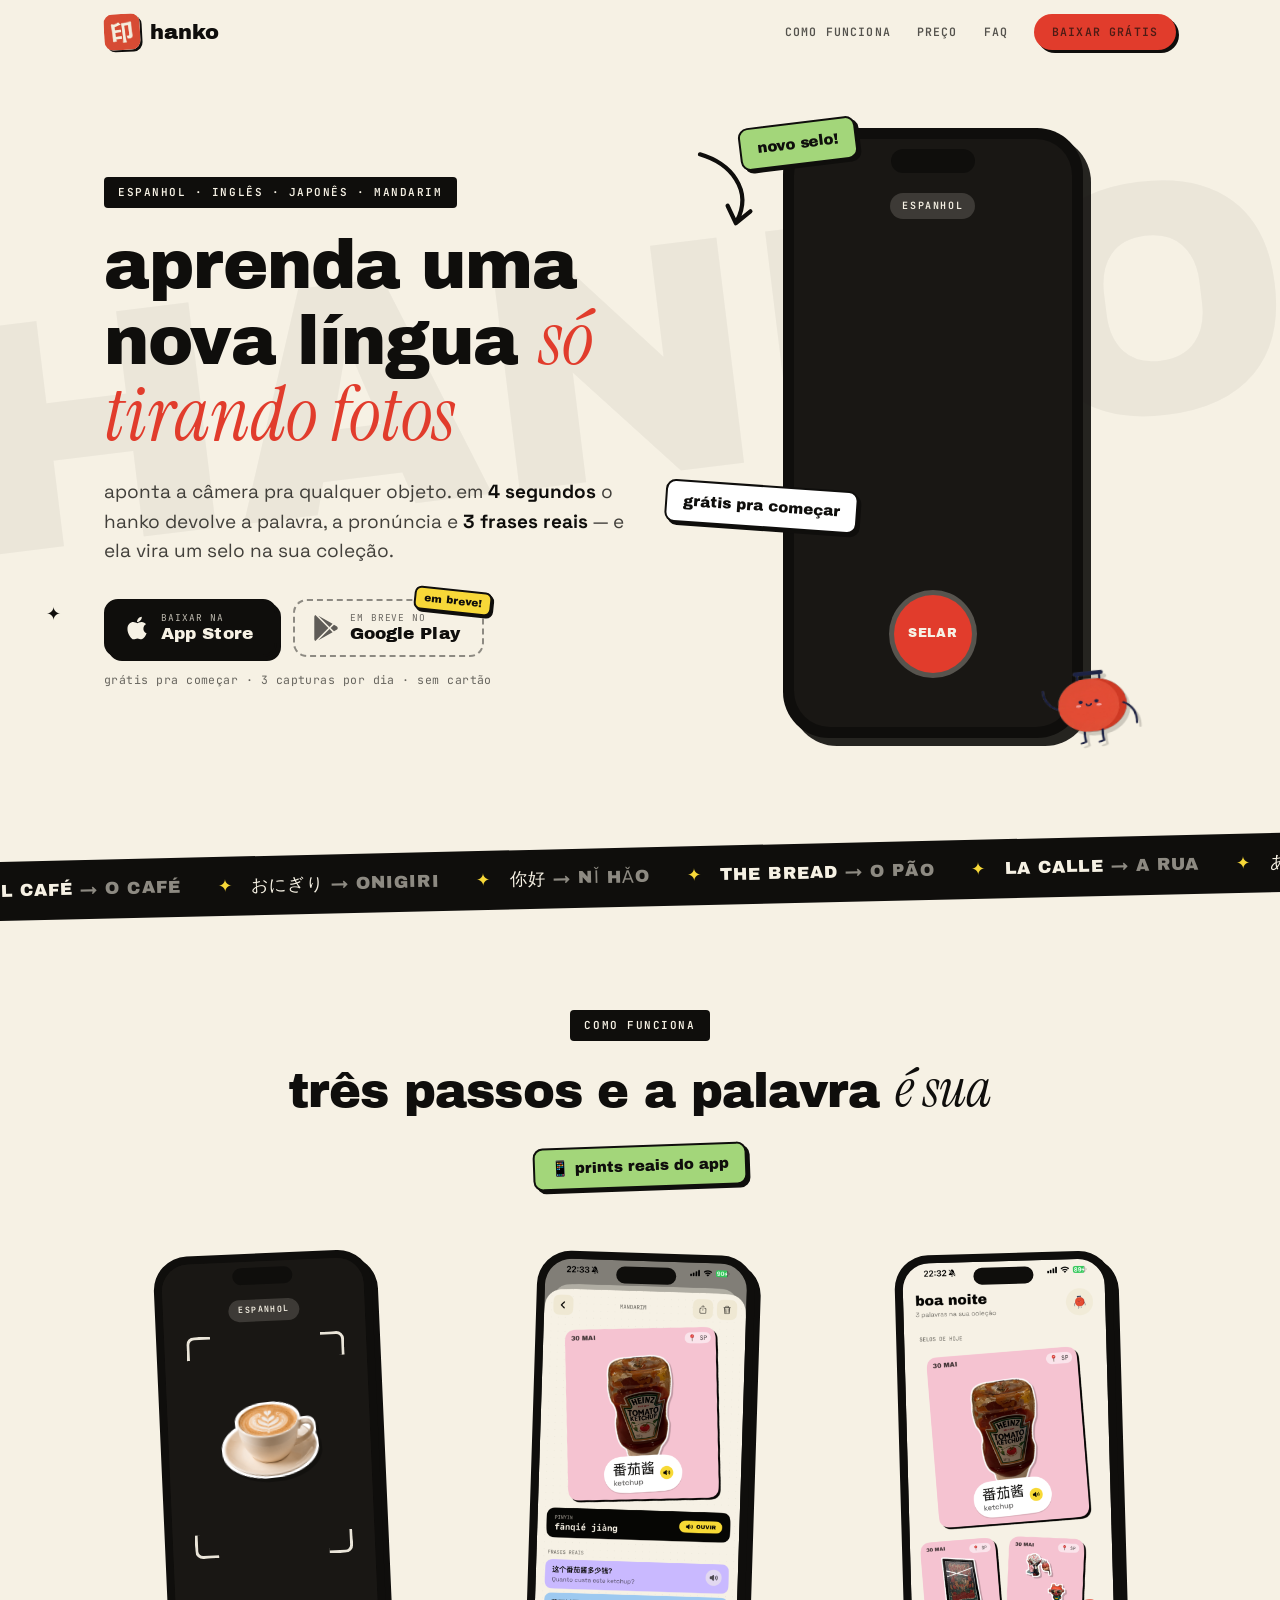
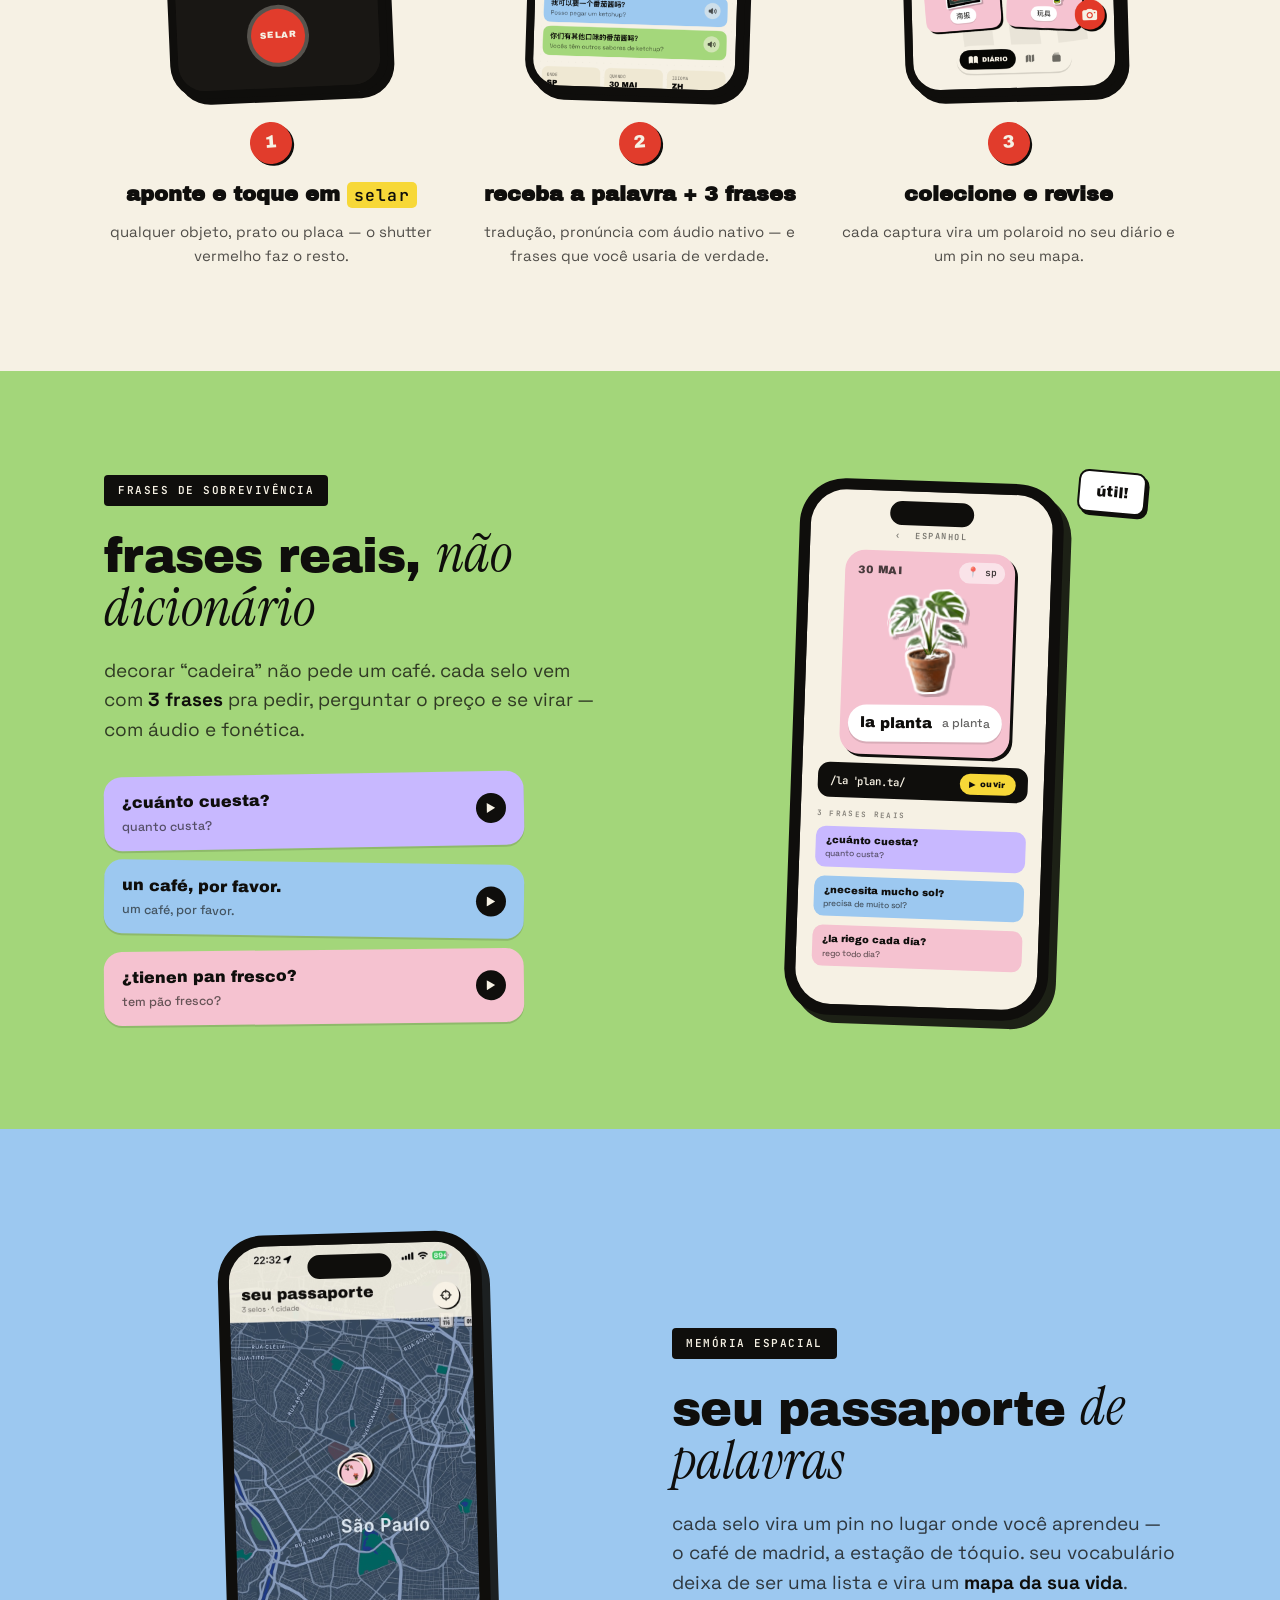
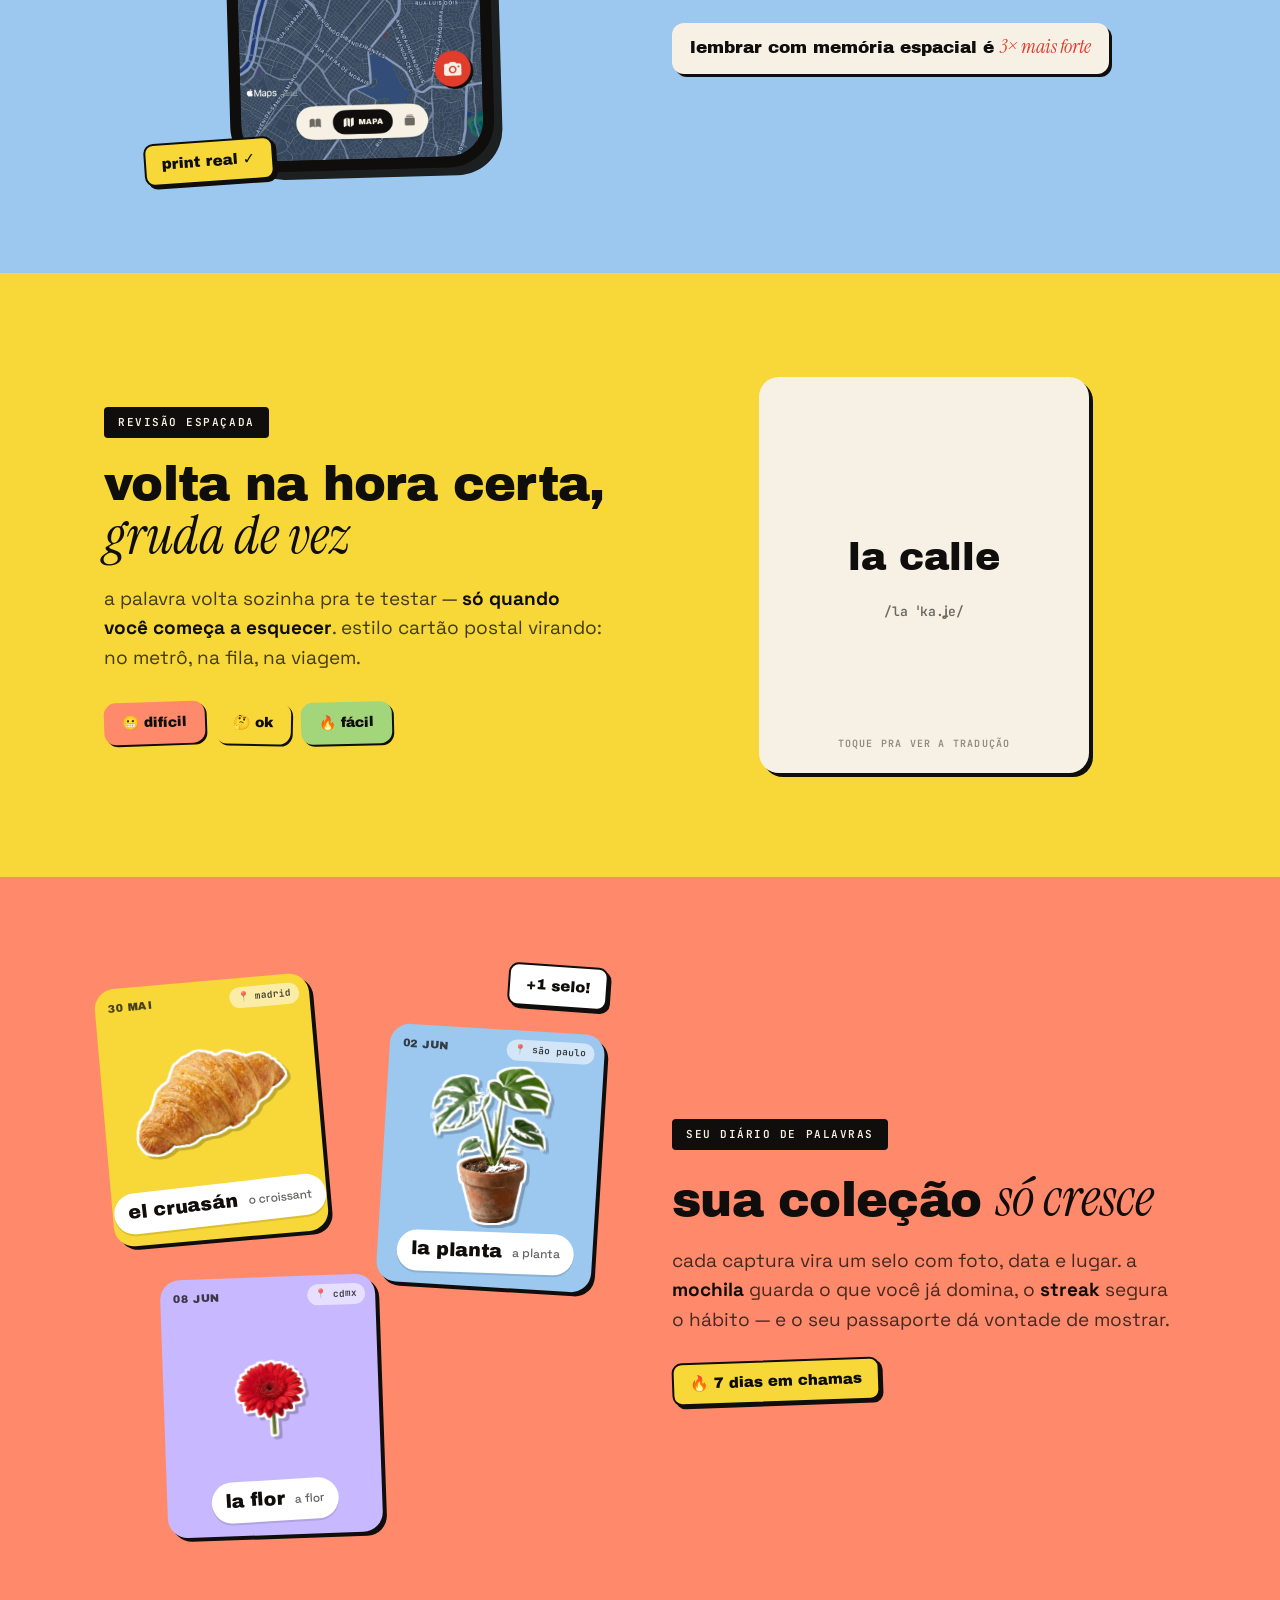
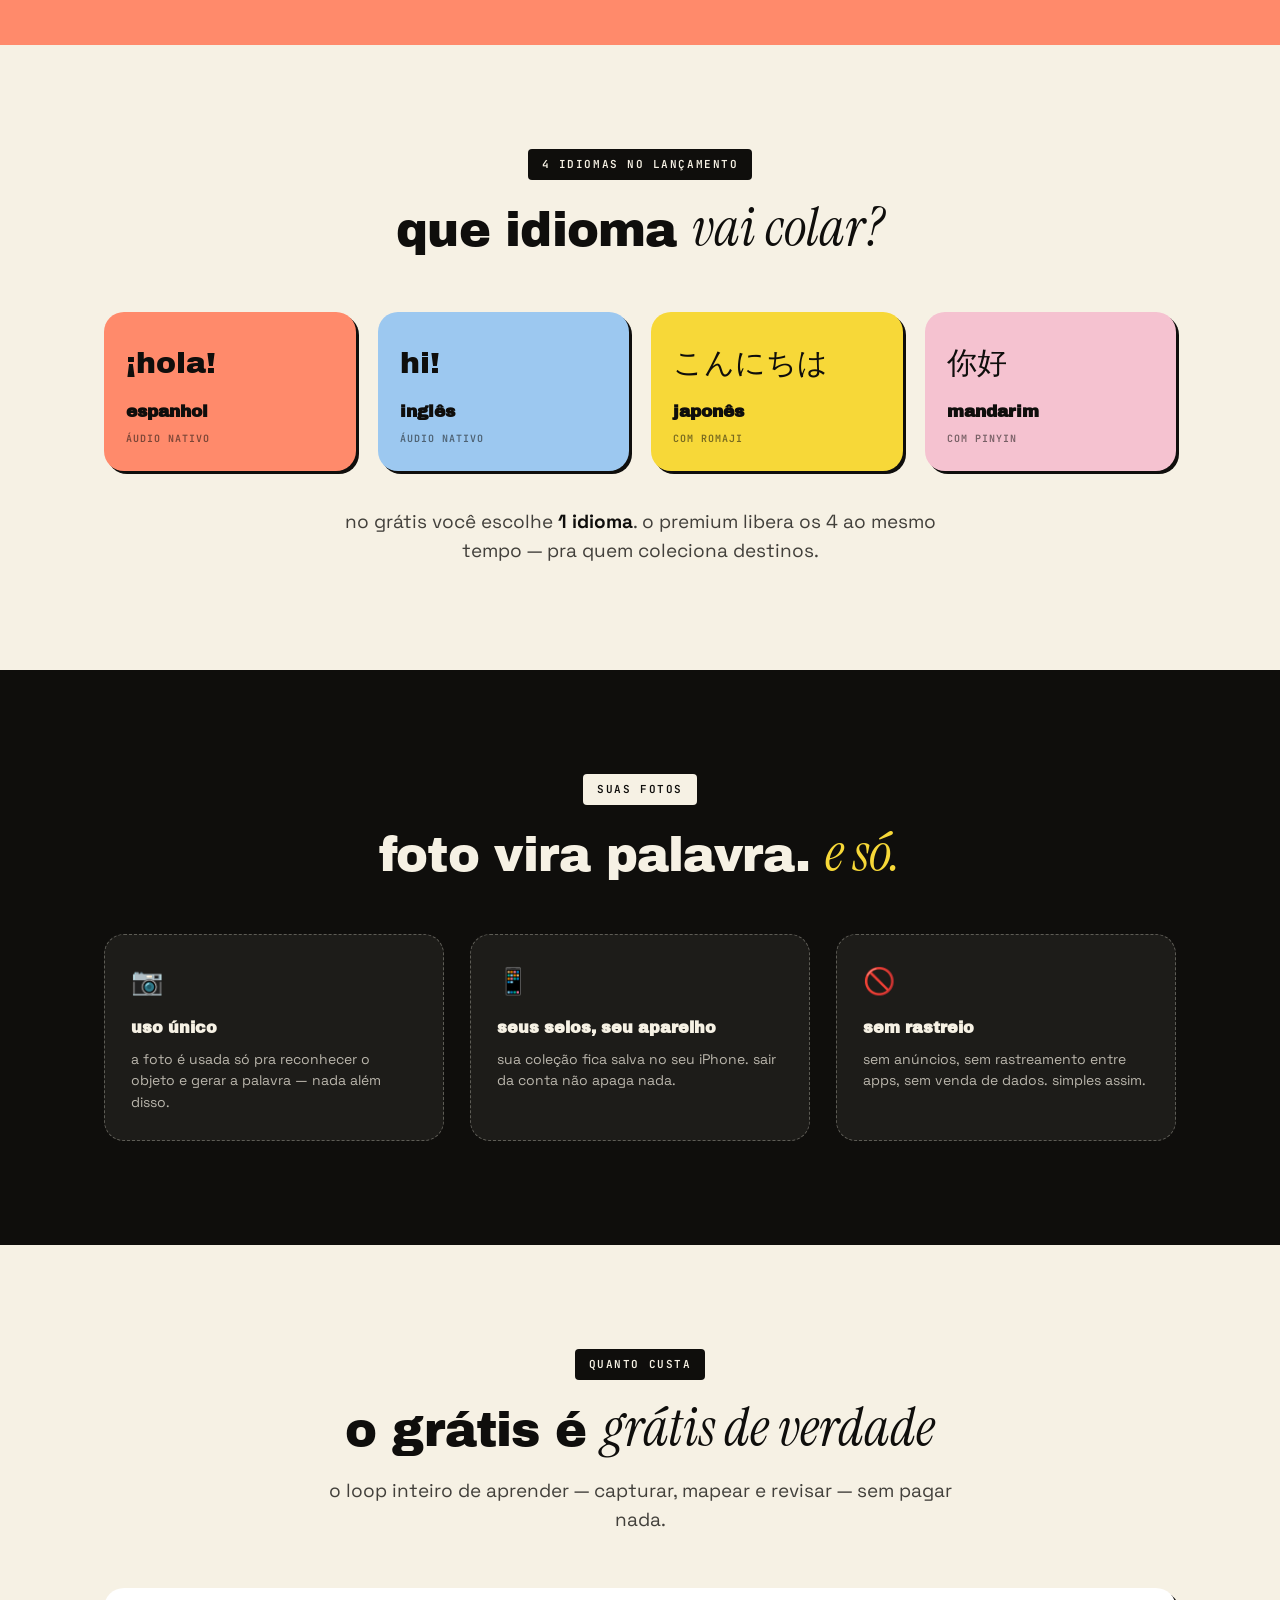
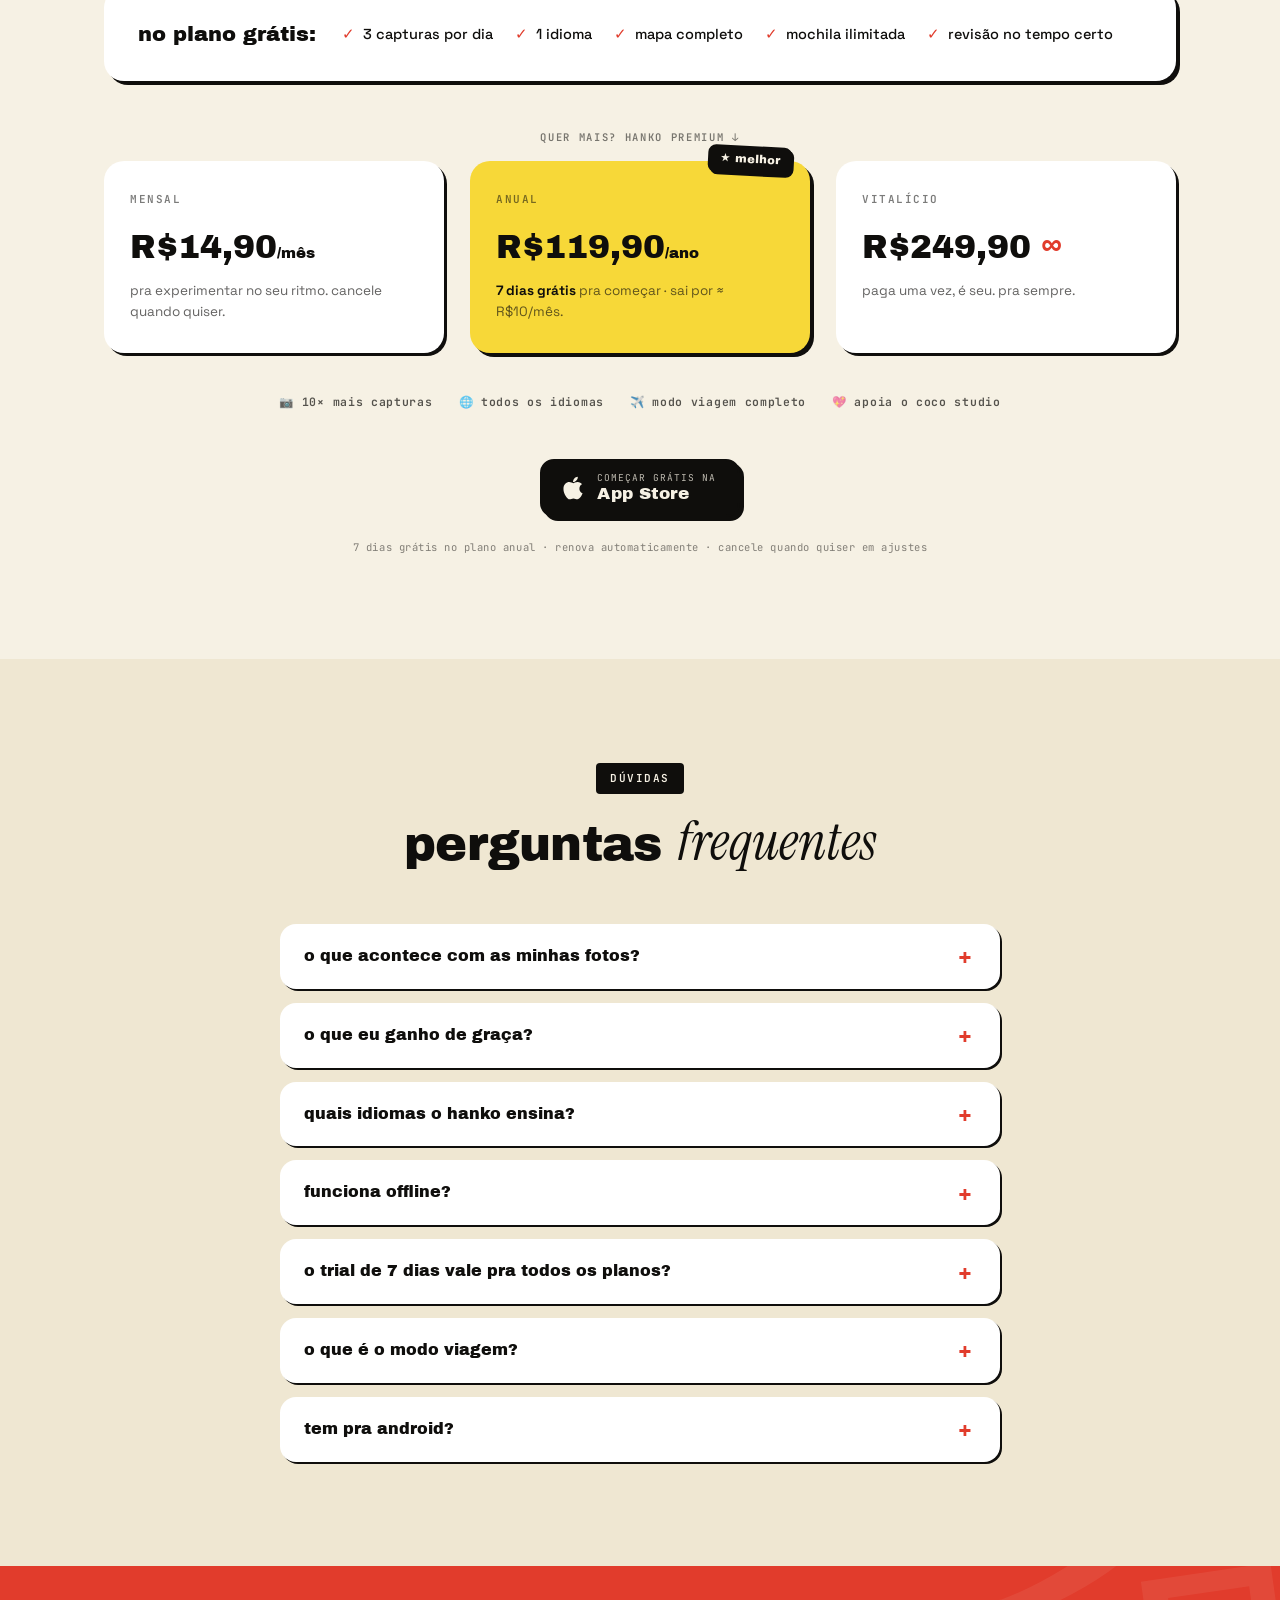
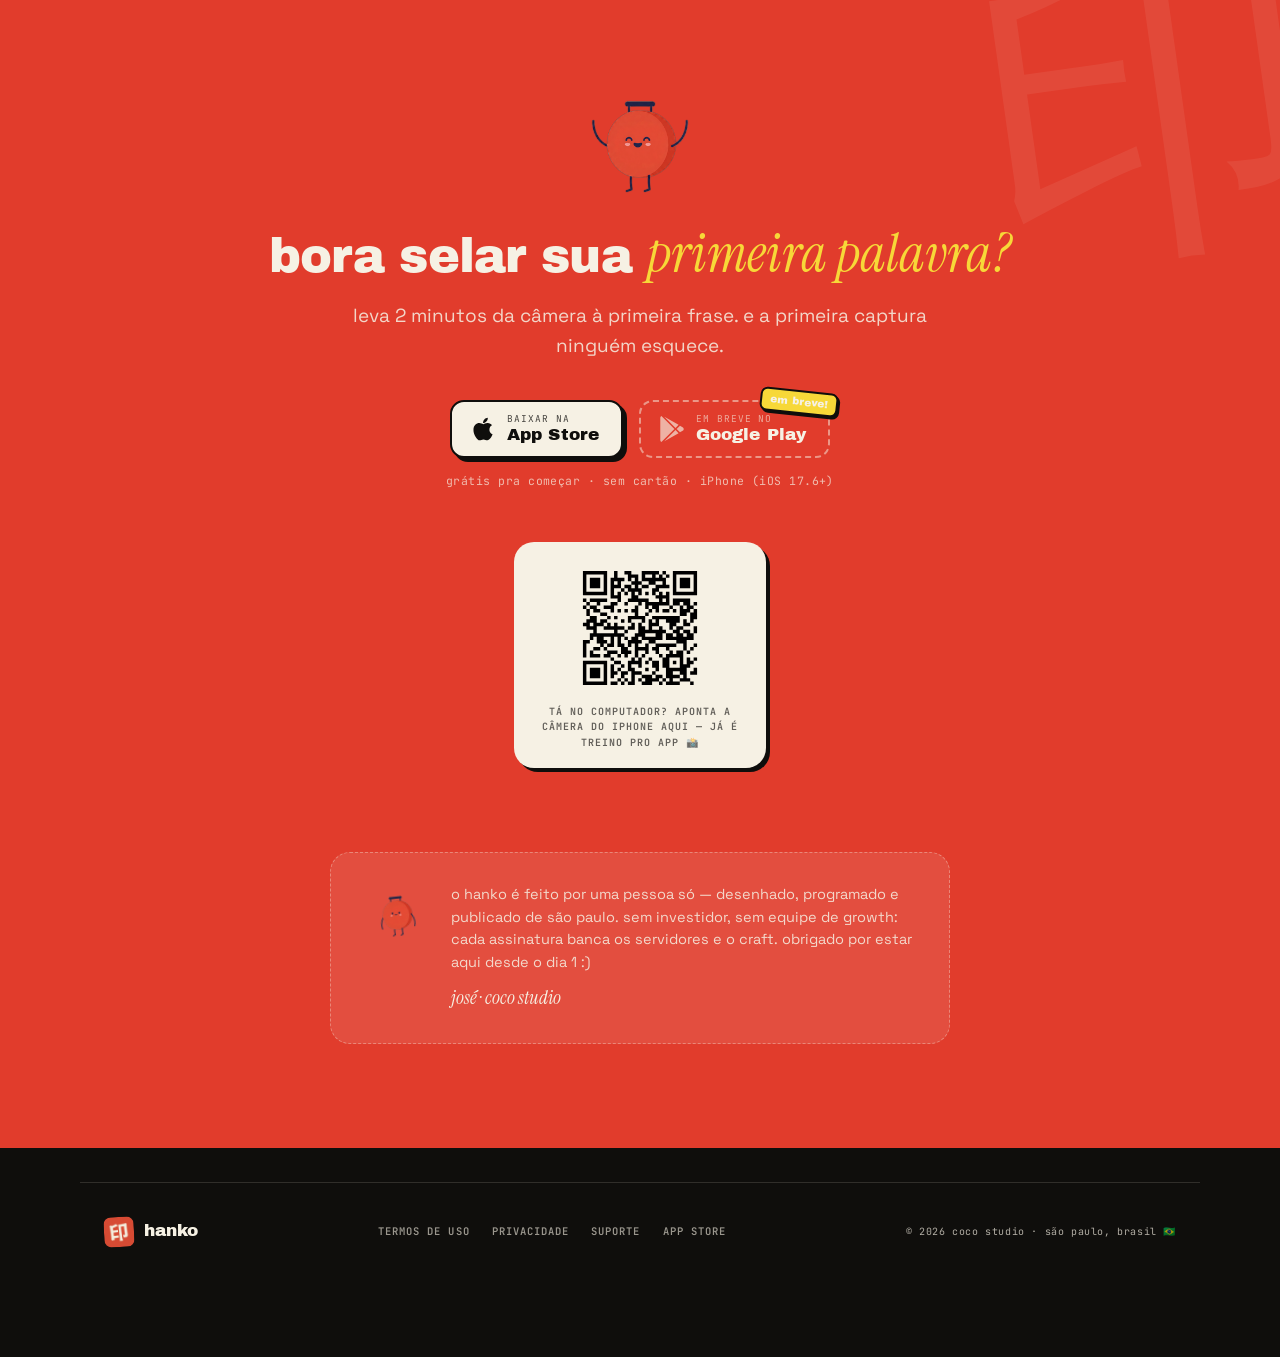
==== index.html @ 4847f894 "Landing page do Hanko — aprenda idiomas só tirando fotos Single-file HTML/CSS/JS no design system do" ====
<!DOCTYPE html>
<html lang="pt-BR">
<head>
<meta charset="UTF-8">
<meta name="viewport" content="width=device-width, initial-scale=1.0">
<title>hanko — aprenda idiomas só tirando fotos · espanhol, inglês, japonês e mandarim</title>
<meta name="description" content="aponta a câmera pra qualquer objeto e em 4 segundos o hanko devolve a palavra, a pronúncia e 3 frases reais. espanhol, inglês, japonês e mandarim — grátis pra começar, no iPhone.">
<meta name="apple-itunes-app" content="app-id=6774437058">
<meta name="theme-color" content="#F6F1E4">

<link rel="canonical" href="https://hankoapp.com/">
<meta property="og:type" content="website">
<meta property="og:url" content="https://hankoapp.com/">
<meta property="og:title" content="hanko — aprenda idiomas só tirando fotos">
<meta property="og:description" content="toda foto vira uma palavra — com pronúncia e 3 frases reais. espanhol, inglês, japonês e mandarim. grátis pra começar.">
<meta property="og:image" content="https://hankoapp.com/assets/shot-aponte.jpg">
<meta property="og:locale" content="pt_BR">
<meta name="twitter:card" content="summary_large_image">

<link rel="icon" type="image/png" href="assets/icon.png">
<link rel="apple-touch-icon" href="assets/icon.png">

<link rel="preconnect" href="https://fonts.googleapis.com">
<link rel="preconnect" href="https://fonts.gstatic.com" crossorigin>
<link href="https://fonts.googleapis.com/css2?family=Archivo+Black&family=Space+Grotesk:wght@400;500;700&family=JetBrains+Mono:wght@400;600&family=Instrument+Serif:ital@1&display=swap" rel="stylesheet">

<script type="application/ld+json">
{
  "@context": "https://schema.org",
  "@type": "SoftwareApplication",
  "name": "Hanko",
  "operatingSystem": "iOS",
  "applicationCategory": "EducationalApplication",
  "description": "Aprenda espanhol, inglês, japonês e mandarim fotografando objetos. Cada foto vira uma palavra com pronúncia e 3 frases reais.",
  "offers": { "@type": "Offer", "price": "0", "priceCurrency": "BRL" },
  "url": "https://apps.apple.com/br/app/hanko/id6774437058"
}
</script>

<style>
/* ====================================================================
   HANKO · landing — design tokens espelhados do HKTokens.swift
   ==================================================================== */
:root{
  --paper:    #F6F1E4;
  --paper-alt:#EFE7D2;
  --ink:      #0F0E0C;
  --red:      #E13C2C;
  --red-deep: #B82D1F;
  --citron:   #F7D838;
  --pistachio:#A3D67A;
  --lavender: #C8B8FF;
  --sky:      #9CC8F0;
  --coral:    #FF8A6B;
  --rose:     #F5C2D0;

  --display: 'Archivo Black', sans-serif;
  --body:    'Space Grotesk', sans-serif;
  --mono:    'JetBrains Mono', monospace;
  --serif:   'Instrument Serif', serif;

  --shadow-4: 4px 4px 0 var(--ink);
  --shadow-3: 3px 3px 0 var(--ink);
  --shadow-2: 2px 2px 0 var(--ink);

  --r-card: 20px;
  --max-w: 1120px;
}

*{ margin:0; padding:0; box-sizing:border-box; }
html{ scroll-behavior:smooth; }
body{
  font-family:var(--body);
  background:var(--paper);
  color:var(--ink);
  line-height:1.55;
  overflow-x:hidden;
  -webkit-font-smoothing:antialiased;
}
img{ max-width:100%; display:block; }
a{ color:inherit; }
::selection{ background:var(--citron); color:var(--ink); }

.wrap{ max-width:var(--max-w); margin:0 auto; padding:0 24px; }

/* ---------- tipografia ---------- */
.h-display{
  font-family:var(--display);
  font-weight:400;
  text-transform:lowercase;
  letter-spacing:-0.015em;
  line-height:1.04;
}
.accent{
  font-family:var(--serif);
  font-style:italic;
  font-weight:400;
  letter-spacing:0;
  line-height:1;
}
.eyebrow{
  display:inline-block;
  font-family:var(--mono);
  font-weight:600;
  font-size:11px;
  letter-spacing:.14em;
  text-transform:uppercase;
  background:var(--ink);
  color:var(--paper);
  padding:7px 14px;
  border-radius:4px;
  margin-bottom:22px;
}
.lead{
  font-size:clamp(16px,1.7vw,19px);
  color:rgba(15,14,12,.78);
  max-width:34em;
}
.lead b{ font-weight:700; color:var(--ink); }

/* ---------- chips & stickers ---------- */
.sticker{
  display:inline-block;
  font-family:var(--display);
  font-size:15px;
  text-transform:lowercase;
  background:#fff;
  border:2.5px solid var(--ink);
  border-radius:10px;
  padding:8px 16px;
  box-shadow:var(--shadow-3);
}
.sticker--pistachio{ background:var(--pistachio); }
.sticker--citron{ background:var(--citron); }

/* ---------- botões ---------- */
.btn-store{
  display:inline-flex; align-items:center; gap:11px;
  background:var(--ink); color:var(--paper);
  text-decoration:none;
  border-radius:14px;
  padding:12px 22px 12px 18px;
  box-shadow:var(--shadow-4);
  transition:transform .18s ease, box-shadow .18s ease;
  border:2.5px solid var(--ink);
}
.btn-store:hover{ transform:translate(-2px,-2px); box-shadow:6px 6px 0 var(--ink); }
.btn-store:active{ transform:translate(2px,2px); box-shadow:1px 1px 0 var(--ink); }
.btn-store svg{ width:26px; height:26px; flex:none; }
.btn-store .lines{ display:flex; flex-direction:column; line-height:1.12; text-align:left; }
.btn-store .small{ font-family:var(--mono); font-size:9.5px; letter-spacing:.1em; text-transform:uppercase; opacity:.75; }
.btn-store .big{ font-family:var(--display); font-size:17px; letter-spacing:.005em; }

.btn-store--soon{
  background:transparent; color:var(--ink);
  border:2.5px dashed rgba(15,14,12,.45);
  box-shadow:none; cursor:default; position:relative;
}
.btn-store--soon:hover,.btn-store--soon:active{ transform:none; box-shadow:none; }
.btn-store--soon .small{ opacity:.6; }
.btn-store--soon svg{ opacity:.65; }
.btn-store--soon .soon-tag{
  position:absolute; top:-12px; right:-10px;
  font-family:var(--display); font-size:10.5px;
  background:var(--citron); border:2px solid var(--ink);
  border-radius:7px; padding:2px 8px;
  transform:rotate(6deg);
  box-shadow:var(--shadow-2);
}

.cta-note{
  font-family:var(--mono); font-size:11.5px;
  letter-spacing:.04em; color:rgba(15,14,12,.62);
  margin-top:14px;
}

/* ---------- nav ---------- */
.nav{
  position:sticky; top:0; z-index:60;
  background:rgba(246,241,228,.92);
  backdrop-filter:blur(8px);
  -webkit-backdrop-filter:blur(8px);
}
.nav-inner{
  max-width:var(--max-w); margin:0 auto;
  display:flex; align-items:center; justify-content:space-between;
  padding:14px 24px;
}
.brand{ display:flex; align-items:center; gap:10px; text-decoration:none; }
.brand img{ width:36px; height:36px; border-radius:9px; box-shadow:var(--shadow-2); transform:rotate(-3deg); }
.brand span{ font-family:var(--display); font-size:21px; }
.nav-links{ display:flex; gap:26px; align-items:center; }
.nav-links a{
  font-family:var(--mono); font-size:11.5px; font-weight:600;
  letter-spacing:.1em; text-transform:uppercase;
  text-decoration:none; color:rgba(15,14,12,.7);
}
.nav-links a:hover{ color:var(--ink); }
.nav-cta{
  font-family:var(--display); font-size:14px; text-transform:lowercase;
  background:var(--red); color:var(--paper);
  text-decoration:none; padding:9px 18px; border-radius:999px;
  box-shadow:var(--shadow-3);
  transition:transform .18s ease, box-shadow .18s ease;
}
.nav-cta:hover{ transform:translate(-1px,-1px); box-shadow:4px 4px 0 var(--ink); }

/* ---------- hero ---------- */
.hero{ position:relative; padding:64px 0 110px; overflow:hidden; }
.hero::before{
  content:"HANKO";
  position:absolute; top:6%; left:-4%;
  font-family:var(--display); font-size:clamp(160px,26vw,330px);
  color:var(--ink); opacity:.045;
  transform:rotate(-7deg);
  pointer-events:none; white-space:nowrap;
}
.hero-grid{
  display:grid; grid-template-columns:1.05fr .95fr;
  gap:48px; align-items:center; position:relative;
}
.hero h1{ font-size:clamp(40px,5.6vw,68px); margin-bottom:24px; }
.hero h1 .accent{ color:var(--red); font-size:1.12em; }
.hero .lead{ margin-bottom:34px; }
.store-row{ display:flex; gap:16px; flex-wrap:wrap; align-items:center; }

.spark{ position:absolute; font-size:26px; color:var(--ink); pointer-events:none; }
.spark--1{ top:-6px; right:12%; animation:twinkle 3.2s ease-in-out infinite; }
.spark--2{ bottom:18%; left:-34px; font-size:18px; animation:twinkle 2.6s .8s ease-in-out infinite; }
@keyframes twinkle{ 0%,100%{ opacity:.25; transform:scale(.85) rotate(0deg);} 50%{ opacity:1; transform:scale(1.1) rotate(18deg);} }

/* hand-drawn arrow */
.arrow-doodle{ position:absolute; left:-104px; top:30px; width:84px; transform:rotate(24deg); pointer-events:none; z-index:9; }
.arrow-doodle path{ stroke:var(--ink); stroke-width:4; fill:none; stroke-linecap:round; stroke-linejoin:round; }

/* ---------- phone frame ---------- */
.phone{
  width:300px; aspect-ratio:300/610;
  background:var(--ink); border-radius:46px;
  padding:11px; position:relative;
  box-shadow:8px 8px 0 rgba(15,14,12,.9);
}
.phone .screen{
  width:100%; height:100%; border-radius:36px;
  overflow:hidden; position:relative; background:#191714;
}
.phone .island{
  position:absolute; top:21px; left:50%; transform:translateX(-50%);
  width:84px; height:24px; background:var(--ink); border-radius:999px; z-index:9;
}
.phone--img .screen img{ width:100%; height:100%; object-fit:cover; }

/* hero demo — câmera → café → polaroid (loop 8s) */
.demo-stage{ position:relative; margin:0 auto; animation:floaty 5.4s ease-in-out infinite; }
@keyframes floaty{ 0%,100%{ transform:translateY(0) rotate(-1.2deg);} 50%{ transform:translateY(-12px) rotate(-1.2deg);} }

.cam-top{
  position:absolute; top:54px; left:0; right:0;
  display:flex; justify-content:center; z-index:5;
}
.cam-lang{
  font-family:var(--mono); font-weight:600; font-size:10px; letter-spacing:.16em;
  color:var(--paper); background:rgba(246,241,228,.16);
  padding:5px 12px; border-radius:999px;
}
.bracket{ position:absolute; width:34px; height:34px; z-index:4; opacity:0;
  border:0 solid var(--paper); animation:brkIn 8s infinite; }
.brk-tl{ top:104px; left:30px;  border-left-width:3.5px; border-top-width:3.5px;  border-top-left-radius:10px; }
.brk-tr{ top:104px; right:30px; border-right-width:3.5px; border-top-width:3.5px; border-top-right-radius:10px; }
.brk-bl{ bottom:170px; left:30px;  border-left-width:3.5px; border-bottom-width:3.5px; border-bottom-left-radius:10px; }
.brk-br{ bottom:170px; right:30px; border-right-width:3.5px; border-bottom-width:3.5px; border-bottom-right-radius:10px; }
@keyframes brkIn{
  0%{ opacity:0; transform:scale(1.25);}
  5%,80%{ opacity:.95; transform:scale(1);}
  88%,100%{ opacity:0; }
}
.demo-subject{
  position:absolute; top:37%; left:50%; z-index:3;
  width:128px; height:auto; transform:translate(-50%,-50%) rotate(-4deg) scale(.3);
  opacity:0; animation:subjIn 8s infinite;
  filter:drop-shadow(2px 0 0 #fff) drop-shadow(-2px 0 0 #fff) drop-shadow(0 2px 0 #fff) drop-shadow(0 -2px 0 #fff) drop-shadow(4px 5px 0 rgba(0,0,0,.28));
}
@keyframes subjIn{
  0%,8%{ opacity:0; transform:translate(-50%,-50%) rotate(-9deg) scale(.3);}
  14%,80%{ opacity:1; transform:translate(-50%,-50%) rotate(-4deg) scale(1);}
  88%,100%{ opacity:0; }
}
.demo-flash{
  position:absolute; inset:0; background:var(--paper); z-index:6;
  opacity:0; animation:flash 8s infinite; pointer-events:none;
}
@keyframes flash{ 0%,29%{opacity:0;} 31%{opacity:.9;} 34%,100%{opacity:0;} }
.demo-shutter{
  position:absolute; bottom:54px; left:50%; transform:translateX(-50%);
  width:78px; height:78px; border-radius:50%;
  background:var(--red); z-index:5;
  display:flex; align-items:center; justify-content:center;
  font-family:var(--display); font-size:12.5px; color:var(--paper); letter-spacing:.06em;
  box-shadow:0 0 0 5px rgba(246,241,228,.28);
  animation:shutterPress 8s infinite;
}
@keyframes shutterPress{ 0%,27%{ transform:translateX(-50%) scale(1);} 29.5%{ transform:translateX(-50%) scale(.86);} 32%,100%{ transform:translateX(-50%) scale(1);} }
.demo-polaroid{
  position:absolute; left:50%; bottom:34px; z-index:7;
  transform:translate(-50%,130%) rotate(5deg);
  animation:polUp 8s infinite;
}
@keyframes polUp{
  0%,32%{ transform:translate(-50%,130%) rotate(7deg); }
  40%,82%{ transform:translate(-50%,0) rotate(-2deg); }
  90%,100%{ transform:translate(-50%,130%) rotate(7deg); }
}
.demo-sparkle{ position:absolute; z-index:8; font-size:20px; color:var(--citron); opacity:0; animation:demoSpk 8s infinite; }
.demo-spk1{ top:24%; left:16%; }
.demo-spk2{ top:18%; right:16%; animation-delay:.18s; }
@keyframes demoSpk{ 0%,36%{ opacity:0; transform:scale(.4);} 42%,60%{ opacity:1; transform:scale(1.15);} 70%,100%{ opacity:0; } }

.han-peek{
  position:absolute; bottom:-26px; right:-82px; width:148px; z-index:8;
  transform:rotate(-6deg);
  animation:hanFloat 5.2s ease-in-out infinite;
  filter:drop-shadow(3px 4px 0 rgba(15,14,12,.18));
}
@keyframes hanFloat{ 0%,100%{ transform:rotate(-7deg) translateY(0);} 50%{ transform:rotate(-5deg) translateY(-9px);} }

.hero-sticker-1{ position:absolute; top:-6px; left:-44px; transform:rotate(-7deg); z-index:9; }
.hero-sticker-2{ position:absolute; bottom:210px; left:-118px; transform:rotate(4deg); z-index:9; }

/* ---------- polaroid (espelho fiel do HKPolaroid.swift) ---------- */
.polaroid{
  --pol-bg:var(--citron);
  --pol-w:230px;
  width:var(--pol-w); aspect-ratio:5/6;
  background:var(--pol-bg); border-radius:var(--r-card);
  box-shadow:var(--shadow-4);
  position:relative; flex:none;
}
.polaroid .p-date{
  position:absolute; top:11px; left:13px;
  font-family:var(--display); font-size:11px;
  text-transform:uppercase; letter-spacing:.05em;
  color:rgba(15,14,12,.75);
}
.polaroid .p-place{
  position:absolute; top:9px; right:10px;
  font-family:var(--mono); font-size:9.5px; font-weight:600;
  color:rgba(15,14,12,.8);
  background:rgba(255,255,255,.55);
  padding:3px 8px; border-radius:999px;
}
.polaroid .p-subject{
  position:absolute; top:40px; bottom:64px; left:14%; right:14%;
  transform:rotate(-4deg);
  display:flex; justify-content:center; align-items:center;
}
.polaroid .p-subject img{
  max-width:100%; max-height:100%; width:auto; height:auto; object-fit:contain;
  filter:drop-shadow(2px 0 0 #fff) drop-shadow(-2px 0 0 #fff) drop-shadow(0 2px 0 #fff) drop-shadow(0 -2px 0 #fff) drop-shadow(3px 3px 0 rgba(0,0,0,.22));
}
.polaroid .p-subject.is-emoji{ font-size:74px; filter:none; }
.polaroid .p-caption{
  position:absolute; bottom:14px; left:50%;
  transform:translateX(-50%) rotate(-1.5deg);
  background:#fff; border-radius:999px;
  padding:8px 14px;
  display:flex; align-items:center; gap:10px;
  box-shadow:0 2px 0 rgba(15,14,12,.12);
  white-space:nowrap;
}
.polaroid .p-word{ font-family:var(--display); font-size:19px; line-height:1.05; }
.polaroid .p-trans{ font-family:var(--body); font-weight:500; font-size:12px; color:rgba(15,14,12,.65); }
.polaroid .p-audio{
  width:26px; height:26px; border-radius:50%; flex:none;
  background:var(--citron);
  display:flex; align-items:center; justify-content:center;
}
.polaroid .p-audio svg{ width:10px; height:10px; }
.polaroid--sm{ --pol-w:170px; }
.polaroid--sm .p-word{ font-size:15px; }
.polaroid--sm .p-caption{ padding:6px 12px; }

/* ---------- marquee ---------- */
.marquee{
  background:var(--ink); color:var(--paper);
  padding:16px 0; overflow:hidden;
  transform:rotate(-1.3deg) scale(1.02);
  position:relative; z-index:5;
}
.marquee-track{
  display:flex; gap:0; width:max-content;
  animation:marquee 36s linear infinite;
}
.marquee span{
  font-family:var(--display); font-size:17px;
  text-transform:uppercase; letter-spacing:.05em;
  white-space:nowrap; padding-right:18px;
}
.marquee .mq-sep{ color:var(--citron); }
.marquee .mq-trans{ color:rgba(246,241,228,.55); }
@keyframes marquee{ from{ transform:translateX(0);} to{ transform:translateX(-50%);} }

/* ---------- seções ---------- */
.section{ padding:104px 0; position:relative; overflow:hidden; }
.section--red{ background:var(--red); color:var(--paper); }
.section--citron{ background:var(--citron); }
.section--pistachio{ background:var(--pistachio); }
.section--sky{ background:var(--sky); }
.section--coral{ background:var(--coral); }
.section--alt{ background:var(--paper-alt); }
.section--ink{ background:var(--ink); color:var(--paper); }

.section h2{ font-size:clamp(30px,4vw,48px); margin-bottom:20px; }
.section h2 .accent{ font-size:1.12em; }

/* como funciona */
.steps{ display:grid; grid-template-columns:repeat(3,1fr); gap:34px; margin-top:64px; }
.step{ text-align:center; }
.step .phone{ width:218px; margin:0 auto 26px; border-radius:34px; padding:8px; box-shadow:6px 6px 0 var(--ink); }
.step .phone .screen{ border-radius:27px; }
.step .phone .island{ width:60px; height:17px; top:14px; }
.step:nth-child(1) .phone{ transform:rotate(-2.5deg); }
.step:nth-child(2) .phone{ transform:rotate(1.8deg); }
.step:nth-child(3) .phone{ transform:rotate(-1.6deg); }
.step-num{
  display:inline-flex; align-items:center; justify-content:center;
  width:42px; height:42px; border-radius:50%;
  background:var(--red); color:var(--paper);
  font-family:var(--display); font-size:18px;
  box-shadow:var(--shadow-2);
  margin-bottom:14px; transform:rotate(-4deg);
}
.step h3{ font-family:var(--display); font-size:21px; text-transform:lowercase; margin-bottom:10px; }
.step h3 .mono-cap{ font-family:var(--mono); font-weight:600; font-size:.78em; letter-spacing:.08em; background:var(--citron); padding:2px 7px; border-radius:5px; }
.step p{ font-size:15px; color:rgba(15,14,12,.72); max-width:26em; margin:0 auto; }

/* feature split */
.feat{ display:grid; grid-template-columns:1fr 1fr; gap:64px; align-items:center; }
.feat--flip{ direction:rtl; }
.feat--flip > *{ direction:ltr; }
.feat .phone{ width:264px; margin:0 auto; }
.feat-media{ position:relative; }

/* bolhas de frase (CapturedWordView) */
.bubbles{ display:flex; flex-direction:column; gap:14px; margin-top:30px; max-width:420px; }
.bubble{
  border-radius:18px; padding:14px 18px;
  display:flex; align-items:center; justify-content:space-between; gap:14px;
  box-shadow:0 2px 0 rgba(15,14,12,.14);
}
.bubble .b-l .b-frase{ font-family:var(--display); font-size:16px; }
.bubble .b-l .b-pt{ font-family:var(--body); font-weight:500; font-size:12.5px; color:rgba(15,14,12,.62); margin-top:2px; }
.bubble .b-play{
  width:30px; height:30px; border-radius:50%; flex:none;
  background:var(--ink); display:flex; align-items:center; justify-content:center;
}
.bubble .b-play svg{ width:10px; height:10px; }
.bubble--lavender{ background:var(--lavender); }
.bubble--sky{ background:var(--sky); }
.bubble--rose{ background:var(--rose); }
.bubble:nth-child(1){ transform:rotate(-1deg); }
.bubble:nth-child(2){ transform:rotate(.8deg); }
.bubble:nth-child(3){ transform:rotate(-.6deg); }

.label-mono{
  font-family:var(--mono); font-weight:600; font-size:10.5px;
  letter-spacing:.16em; text-transform:uppercase;
  color:rgba(15,14,12,.55); margin-top:26px; margin-bottom:-18px;
}

/* câmera mock estática (passo 1) */
.cam-mock{ position:absolute; inset:0; background:#191714; }
.cam-mock .cm-lang{
  position:absolute; top:9%; left:50%; transform:translateX(-50%);
  font-family:var(--mono); font-weight:600; font-size:8.5px; letter-spacing:.16em;
  color:var(--paper); background:rgba(246,241,228,.16);
  padding:4px 10px; border-radius:999px;
}
.cam-mock .cm-brk{ position:absolute; width:24px; height:24px; border:0 solid var(--paper); opacity:.95; }
.cam-mock .cm-tl{ top:17%; left:11%;  border-left-width:3px; border-top-width:3px; border-top-left-radius:8px; }
.cam-mock .cm-tr{ top:17%; right:11%; border-right-width:3px; border-top-width:3px; border-top-right-radius:8px; }
.cam-mock .cm-bl{ bottom:31%; left:11%;  border-left-width:3px; border-bottom-width:3px; border-bottom-left-radius:8px; }
.cam-mock .cm-br{ bottom:31%; right:11%; border-right-width:3px; border-bottom-width:3px; border-bottom-right-radius:8px; }
.cam-mock img{
  position:absolute; top:42%; left:50%; width:46%; height:auto;
  transform:translate(-50%,-50%) rotate(-4deg);
  filter:drop-shadow(2px 0 0 #fff) drop-shadow(-2px 0 0 #fff) drop-shadow(0 2px 0 #fff) drop-shadow(0 -2px 0 #fff) drop-shadow(3px 4px 0 rgba(0,0,0,.28));
}
.cam-mock .cm-shutter{
  position:absolute; bottom:6%; left:50%; transform:translateX(-50%);
  width:54px; height:54px; border-radius:50%;
  background:var(--red);
  display:flex; align-items:center; justify-content:center;
  font-family:var(--display); font-size:9px; color:var(--paper); letter-spacing:.06em;
  box-shadow:0 0 0 4px rgba(246,241,228,.28);
}

/* tela de selo em CSS (seção frases) */
.selo-screen{
  position:absolute; inset:0; background:var(--paper);
  padding:38px 16px 14px;
  display:flex; flex-direction:column; align-items:center; gap:9px;
}
.selo-screen .ss-top{
  font-family:var(--mono); font-weight:600; font-size:8.5px; letter-spacing:.18em;
  color:rgba(15,14,12,.55); text-transform:uppercase;
}
.selo-screen .polaroid{ box-shadow:3px 3px 0 var(--ink); }
.selo-screen .ss-pron{
  width:100%; background:var(--ink); border-radius:12px;
  padding:7px 12px; display:flex; align-items:center; justify-content:space-between; gap:8px;
}
.selo-screen .ss-pron .ipa{ font-family:var(--mono); font-weight:600; font-size:10.5px; color:var(--paper); }
.selo-screen .ss-pron .ouvir{
  font-family:var(--display); font-size:8.5px; letter-spacing:.04em;
  background:var(--citron); border-radius:999px; padding:4px 10px; flex:none;
}
.selo-screen .ss-label{
  align-self:flex-start;
  font-family:var(--mono); font-weight:600; font-size:7.5px; letter-spacing:.18em;
  text-transform:uppercase; color:rgba(15,14,12,.5);
  margin-top:2px; margin-bottom:-3px;
}
.selo-screen .ss-bubble{ width:100%; border-radius:10px; padding:6px 10px; }
.selo-screen .ss-bubble .f{ font-family:var(--display); font-size:10px; }
.selo-screen .ss-bubble .t{ font-weight:500; font-size:8.5px; color:rgba(15,14,12,.6); }
.claim-3x{
  display:inline-block; margin-top:26px;
  font-family:var(--display); font-size:17px;
  background:var(--paper); border-radius:12px;
  padding:12px 18px; box-shadow:var(--shadow-3);
  transform:rotate(-1.4deg);
}
.claim-3x .accent{ color:var(--red); font-size:1.2em; }

/* flashcard flip */
.flip-zone{ perspective:1100px; max-width:330px; margin:0 auto; }
.flipcard{
  position:relative; width:100%; aspect-ratio:5/6;
  transform-style:preserve-3d; cursor:pointer;
  transition:transform .65s cubic-bezier(.4,.1,.2,1);
}
.flipcard.flipped{ transform:rotateY(180deg); }
.flip-face{
  position:absolute; inset:0; backface-visibility:hidden; -webkit-backface-visibility:hidden;
  border-radius:var(--r-card); box-shadow:var(--shadow-4);
  display:flex; flex-direction:column; align-items:center; justify-content:center;
  gap:14px; padding:30px;
}
.flip-front{ background:var(--paper); }
.flip-back{ background:var(--rose); transform:rotateY(180deg); }
.flip-word{ font-family:var(--display); font-size:38px; text-transform:lowercase; }
.flip-ipa{ font-family:var(--mono); font-weight:600; font-size:13px; color:rgba(15,14,12,.6); }
.flip-hint{
  font-family:var(--mono); font-size:10px; font-weight:600; letter-spacing:.12em;
  text-transform:uppercase; color:rgba(15,14,12,.45);
  position:absolute; bottom:22px;
}
.flip-frase{
  background:#fff; border-radius:14px; padding:10px 16px;
  font-weight:500; font-size:14px; text-align:center;
  box-shadow:0 2px 0 rgba(15,14,12,.12);
}
.flip-frase small{ display:block; font-size:11.5px; color:rgba(15,14,12,.55); }
.graders{ display:flex; gap:10px; justify-content:center; margin-top:30px; }
.grade{
  font-family:var(--display); font-size:14px; text-transform:lowercase;
  border-radius:12px; padding:10px 18px;
  box-shadow:var(--shadow-2);
}
.grade--hard{ background:var(--coral); transform:rotate(-2deg); }
.grade--ok{ background:var(--citron); transform:rotate(1.2deg); }
.grade--easy{ background:var(--pistachio); transform:rotate(-1.4deg); }

/* coleção — mural */
.wall{ position:relative; min-height:560px; }
.wall .polaroid{ position:absolute; --pol-w:215px; }
.wall .pol-a{ --pol-bg:var(--citron); transform:rotate(-5deg); left:0; top:0; z-index:2; }
.wall .pol-b{ --pol-bg:var(--sky); transform:rotate(3.5deg); right:2%; top:48px; z-index:3; }
.wall .pol-c{ --pol-bg:var(--lavender); transform:rotate(-2deg); left:12%; top:296px; z-index:4; }
.streak-chip{
  position:absolute; top:-16px; right:0; z-index:6;
  transform:rotate(4deg);
}

/* idiomas */
.langs{ display:grid; grid-template-columns:repeat(4,1fr); gap:22px; margin-top:56px; }
.lang-card{
  border-radius:var(--r-card); padding:28px 22px 24px;
  box-shadow:var(--shadow-3);
  transition:transform .2s ease;
}
.lang-card:hover{ transform:translateY(-6px) rotate(-1deg); }
.lang-card .greet{ font-family:var(--display); font-size:30px; margin-bottom:12px; }
.lang-card h3{ font-family:var(--display); font-size:17px; text-transform:lowercase; }
.lang-card p{ font-family:var(--mono); font-weight:600; font-size:10px; letter-spacing:.1em; text-transform:uppercase; color:rgba(15,14,12,.55); margin-top:6px; }
.lang-es{ background:var(--coral); transform:rotate(-1.4deg); }
.lang-en{ background:var(--sky); transform:rotate(1deg); }
.lang-ja{ background:var(--citron); transform:rotate(-.8deg); }
.lang-zh{ background:var(--rose); transform:rotate(1.4deg); }
.langs-note{ text-align:center; margin-top:36px; }

/* privacidade */
.priv-grid{ display:grid; grid-template-columns:repeat(3,1fr); gap:26px; margin-top:54px; }
.priv-card{
  background:rgba(246,241,228,.06);
  border:1.5px dashed rgba(246,241,228,.3);
  border-radius:var(--r-card); padding:26px;
}
.priv-card .pi{ font-size:26px; margin-bottom:14px; }
.priv-card h3{ font-family:var(--display); font-size:16px; text-transform:lowercase; margin-bottom:8px; }
.priv-card p{ font-size:14px; color:rgba(246,241,228,.72); }

/* pricing */
.free-banner{
  background:#fff; border-radius:var(--r-card);
  box-shadow:var(--shadow-4); padding:30px 34px;
  margin-top:54px; transform:rotate(-.5deg);
  display:flex; gap:26px; align-items:center; flex-wrap:wrap;
}
.free-banner .fb-title{ font-family:var(--display); font-size:21px; flex:none; }
.free-banner ul{ display:flex; flex-wrap:wrap; gap:10px 22px; list-style:none; }
.free-banner li{ font-weight:500; font-size:14.5px; display:flex; gap:8px; align-items:center; }
.free-banner li::before{ content:"✓"; font-family:var(--display); color:var(--red); }

.plans{ display:grid; grid-template-columns:repeat(3,1fr); gap:26px; margin-top:34px; align-items:stretch; }
.plan{
  background:#fff; border-radius:var(--r-card);
  box-shadow:var(--shadow-3); padding:30px 26px;
  position:relative; display:flex; flex-direction:column; gap:6px;
}
.plan .p-name{ font-family:var(--mono); font-weight:600; font-size:11px; letter-spacing:.14em; text-transform:uppercase; color:rgba(15,14,12,.55); }
.plan .p-price{ font-family:var(--display); font-size:33px; margin:8px 0 2px; }
.plan .p-price small{ font-size:15px; }
.plan .p-note{ font-size:13.5px; color:rgba(15,14,12,.65); }
.plan--featured{
  background:var(--citron); transform:rotate(-1.4deg) scale(1.04);
  box-shadow:var(--shadow-4); z-index:2;
}
.plan--featured .p-note b{ color:var(--ink); }
.plan-badge{
  position:absolute; top:-15px; right:18px;
  font-family:var(--display); font-size:11.5px;
  background:var(--ink); color:var(--paper);
  padding:5px 12px; border-radius:8px; transform:rotate(3deg);
  box-shadow:var(--shadow-2);
}
.plan--life .p-price::after{ content:" ∞"; color:var(--red); }
.perks{
  display:flex; flex-wrap:wrap; gap:10px 26px; justify-content:center;
  margin-top:40px;
}
.perks span{ font-family:var(--mono); font-weight:600; font-size:11.5px; letter-spacing:.06em; color:rgba(15,14,12,.7); }
.pricing-cta{ text-align:center; margin-top:48px; }
.pricing-fine{
  text-align:center; font-family:var(--mono); font-size:10.5px;
  letter-spacing:.05em; color:rgba(15,14,12,.5); margin-top:22px;
}

/* FAQ */
.faq{ max-width:720px; margin:54px auto 0; display:flex; flex-direction:column; gap:14px; }
.faq details{
  background:#fff; border-radius:16px;
  box-shadow:var(--shadow-2);
  padding:0 24px;
}
.faq summary{
  cursor:pointer; list-style:none;
  font-family:var(--display); font-size:16px; text-transform:lowercase;
  padding:20px 0; position:relative; padding-right:42px;
}
.faq summary::-webkit-details-marker{ display:none; }
.faq summary::after{
  content:"+"; position:absolute; right:4px; top:50%;
  transform:translateY(-50%);
  font-family:var(--display); font-size:21px; color:var(--red);
  transition:transform .25s ease;
}
.faq details[open] summary::after{ transform:translateY(-50%) rotate(45deg); }
.faq details p{ padding:0 0 22px; font-size:15px; color:rgba(15,14,12,.75); max-width:56ch; }

/* CTA final */
.final{ text-align:center; position:relative; }
.final::before{
  content:"印"; position:absolute; top:-30px; right:-40px;
  font-size:340px; line-height:1; opacity:.07; color:var(--paper);
  transform:rotate(-8deg); pointer-events:none;
  font-family:serif;
}
.final .han-big{ width:148px; margin:0 auto 10px; animation:hanFloat 5.2s ease-in-out infinite; }
.final h2{ color:var(--paper); }
.final h2 .accent{ color:var(--citron); }
.final .lead{ color:rgba(246,241,228,.85); margin:0 auto 40px; }
.final .btn-store{ background:var(--paper); color:var(--ink); border-color:var(--ink); }
.final .btn-store--soon{ background:transparent; color:var(--paper); border-color:rgba(246,241,228,.5); }
.final .store-row{ justify-content:center; }
.final .cta-note{ color:rgba(246,241,228,.7); }
.qr-card{
  display:inline-flex; flex-direction:column; align-items:center; gap:12px;
  background:var(--paper); border-radius:var(--r-card);
  padding:22px 26px 18px; margin-top:52px;
  box-shadow:var(--shadow-4); transform:rotate(-1.6deg);
}
.qr-card img{ width:128px; height:128px; }
.qr-card span{ font-family:var(--mono); font-weight:600; font-size:10px; letter-spacing:.1em; text-transform:uppercase; color:rgba(15,14,12,.65); max-width:200px; }

/* founder */
.founder{
  max-width:620px; margin:84px auto 0;
  background:rgba(246,241,228,.1);
  border:1.5px dashed rgba(246,241,228,.35);
  border-radius:var(--r-card); padding:30px 34px;
  text-align:left; display:flex; gap:22px; align-items:flex-start;
}
.founder img{ width:64px; flex:none; transform:rotate(-6deg); }
.founder p{ font-size:14.5px; color:rgba(246,241,228,.85); }
.founder .sig{ font-family:var(--serif); font-style:italic; font-size:19px; margin-top:10px; color:var(--paper); }

/* footer */
footer{
  background:var(--ink); color:rgba(246,241,228,.7);
  padding:34px 0 110px;
}
.foot-inner{
  max-width:var(--max-w); margin:0 auto; padding:0 24px;
  display:flex; justify-content:space-between; align-items:center;
  gap:22px; flex-wrap:wrap;
  border-top:1px solid rgba(246,241,228,.14);
  padding-top:34px;
}
.foot-brand{ display:flex; align-items:center; gap:10px; }
.foot-brand img{ width:30px; border-radius:7px; transform:rotate(-3deg); }
.foot-brand span{ font-family:var(--display); font-size:17px; color:var(--paper); }
.foot-links{ display:flex; gap:22px; flex-wrap:wrap; }
.foot-links a{
  font-family:var(--mono); font-size:10.5px; font-weight:600;
  letter-spacing:.1em; text-transform:uppercase;
  color:rgba(246,241,228,.6); text-decoration:none;
}
.foot-links a:hover{ color:var(--paper); }
.foot-copy{ font-family:var(--mono); font-size:10px; letter-spacing:.06em; }

/* sticky mobile CTA */
.sticky-cta{
  position:fixed; left:16px; right:16px; bottom:16px; z-index:80;
  display:none; justify-content:center;
  transform:translateY(120%); transition:transform .35s cubic-bezier(.34,1.3,.64,1);
}
.sticky-cta.show{ transform:translateY(0); }
.sticky-cta a{
  width:100%; max-width:430px;
  display:flex; align-items:center; justify-content:center; gap:10px;
  background:var(--red); color:var(--paper); text-decoration:none;
  font-family:var(--display); font-size:16px; text-transform:lowercase;
  padding:16px 22px; border-radius:999px;
  box-shadow:var(--shadow-4);
}

/* reveal on scroll */
.reveal{ opacity:0; transform:translateY(28px); transition:opacity .7s ease, transform .7s cubic-bezier(.22,.9,.3,1); }
.reveal.in{ opacity:1; transform:translateY(0); }
.reveal-d1{ transition-delay:.08s; } .reveal-d2{ transition-delay:.16s; } .reveal-d3{ transition-delay:.24s; }

/* ---------- responsivo ---------- */
@media (max-width: 960px){
  .hero-grid{ grid-template-columns:1fr; gap:70px; text-align:center; }
  .hero .lead{ margin-left:auto; margin-right:auto; }
  .store-row{ justify-content:center; }
  .demo-stage{ width:300px; margin:0 auto; }
  .hero-sticker-1{ left:-20px; }
  .hero-sticker-2{ left:auto; right:-16px; bottom:40px; }
  .arrow-doodle{ display:none; }
  .steps{ grid-template-columns:1fr; gap:58px; }
  .feat{ grid-template-columns:1fr; gap:54px; }
  .feat--flip{ direction:ltr; }
  .langs{ grid-template-columns:repeat(2,1fr); }
  .priv-grid{ grid-template-columns:1fr; }
  .plans{ grid-template-columns:1fr; }
  .plan--featured{ transform:rotate(-1deg) scale(1); }
  .nav-links a:not(.nav-cta){ display:none; }
  .sticky-cta{ display:flex; }
  .wall{ min-height:560px; }
  .wall .polaroid{ --pol-w:185px; }
  .wall .polaroid .p-word{ font-size:15px; }
  .wall .polaroid .p-caption{ padding:6px 12px; }
  .wall .pol-a{ left:0; top:0; }
  .wall .pol-b{ right:0; top:118px; }
  .wall .pol-c{ left:6%; top:308px; }
  .han-peek{ right:-30px; }
  .founder{ flex-direction:column; }
  .section{ padding:84px 0; }
  .qr-card{ display:none; }
}

@media (prefers-reduced-motion: reduce){
  *, *::before, *::after{ animation-duration:.01ms !important; animation-iteration-count:1 !important; transition-duration:.01ms !important; }
  .marquee-track{ animation:none; }
  .reveal{ opacity:1; transform:none; }
}
</style>
</head>
<body>

<!-- ====================== NAV ====================== -->
<nav class="nav">
  <div class="nav-inner">
    <a class="brand" href="#">
      <img src="assets/icon.png" alt="ícone do Hanko — carimbo vermelho com o kanji 印" width="36" height="36">
      <span>hanko</span>
    </a>
    <div class="nav-links">
      <a href="#como-funciona">como funciona</a>
      <a href="#preco">preço</a>
      <a href="#faq">faq</a>
      <a class="nav-cta" href="https://apps.apple.com/br/app/hanko/id6774437058" data-goatcounter-click="cta-nav">baixar grátis</a>
    </div>
  </div>
</nav>

<!-- ====================== HERO ====================== -->
<header class="hero">
  <div class="wrap hero-grid">
    <div>
      <span class="eyebrow">espanhol · inglês · japonês · mandarim</span>
      <h1 class="h-display">aprenda uma nova língua <span class="accent">só tirando fotos</span></h1>
      <p class="lead">aponta a câmera pra qualquer objeto. em <b>4 segundos</b> o hanko devolve a palavra, a pronúncia e <b>3 frases reais</b> — e ela vira um selo na sua coleção.</p>
      <div class="store-row">
        <a class="btn-store" href="https://apps.apple.com/br/app/hanko/id6774437058" data-goatcounter-click="cta-hero" aria-label="Baixar o Hanko na App Store">
          <svg viewBox="0 0 384 512" fill="currentColor" aria-hidden="true"><path d="M318.7 268.7c-.2-36.7 16.4-64.4 50-84.8-18.8-26.9-47.2-41.7-84.7-44.6-35.5-2.8-74.3 20.7-88.5 20.7-15 0-49.4-19.7-76.4-19.7C63.3 141.2 4 184.8 4 273.5q0 39.3 14.4 81.2c12.8 36.7 59 126.7 107.2 125.2 25.2-.6 43-17.9 75.8-17.9 31.8 0 48.3 17.9 76.4 17.9 48.6-.7 90.4-82.5 102.6-119.3-65.2-30.7-61.7-90-61.7-91.9zm-56.6-164.2c27.3-32.4 24.8-61.9 24-72.5-24.1 1.4-52 16.4-67.9 34.9-17.5 19.8-27.8 44.3-25.6 71.9 26.1 2 49.9-11.4 69.5-34.3z"/></svg>
          <span class="lines"><span class="small">baixar na</span><span class="big">App Store</span></span>
        </a>
        <span class="btn-store btn-store--soon" aria-label="Em breve no Google Play">
          <svg viewBox="0 0 512 512" fill="currentColor" aria-hidden="true"><path d="M325.3 234.3 104.6 13l280.8 161.2-60.1 60.1zM47 0C34 6.8 25.3 19.2 25.3 35.3v441.3c0 16.1 8.7 28.5 21.7 35.3l256.6-256L47 0zm425.2 225.6-58.9-34.1-65.7 64.5 65.7 64.5 60.1-34.1c18-14.3 18-46.5-1.2-60.8zM104.6 499l280.8-161.2-60.1-60.1L104.6 499z"/></svg>
          <span class="lines"><span class="small">em breve no</span><span class="big">Google Play</span></span>
          <span class="soon-tag">em breve!</span>
        </span>
      </div>
      <p class="cta-note">grátis pra começar · 3 capturas por dia · sem cartão</p>
      <span class="spark spark--2" aria-hidden="true">✦</span>
    </div>

    <div class="demo-stage">
      <span class="spark spark--1" aria-hidden="true">✦</span>
      <span class="sticker sticker--pistachio hero-sticker-1">novo selo!</span>
      <span class="sticker hero-sticker-2">grátis pra começar</span>
      <div class="phone">
        <div class="island" aria-hidden="true"></div>
        <div class="screen" role="img" aria-label="demonstração do app: a câmera mira numa xícara de café e o polaroid com a palavra “el café” sobe na tela">
          <div class="cam-top"><span class="cam-lang">ESPANHOL</span></div>
          <span class="bracket brk-tl" aria-hidden="true"></span>
          <span class="bracket brk-tr" aria-hidden="true"></span>
          <span class="bracket brk-bl" aria-hidden="true"></span>
          <span class="bracket brk-br" aria-hidden="true"></span>
          <img class="demo-subject" src="assets/coffee.png" alt="" width="360" height="279" fetchpriority="high">
          <div class="demo-flash" aria-hidden="true"></div>
          <div class="demo-shutter" aria-hidden="true">SELAR</div>
          <span class="demo-sparkle demo-spk1" aria-hidden="true">✦</span>
          <span class="demo-sparkle demo-spk2" aria-hidden="true">✦</span>
          <div class="demo-polaroid">
            <div class="polaroid polaroid--sm" style="--pol-bg:var(--citron)">
              <span class="p-date">12 jun</span>
              <span class="p-place">📍 são paulo</span>
              <div class="p-subject"><img src="assets/coffee.png" alt="" width="360" height="279"></div>
              <div class="p-caption">
                <span><span class="p-word">el café</span></span>
                <span class="p-trans">o café</span>
                <span class="p-audio"><svg viewBox="0 0 10 12" aria-hidden="true"><path d="M0 0 L10 6 L0 12 Z" fill="#0F0E0C"/></svg></span>
              </div>
            </div>
          </div>
        </div>
      </div>
      <img class="han-peek" src="assets/han-happy.png" alt="Han, o mascote do Hanko — um carimbo vermelho sorridente" width="118" height="118">
      <svg class="arrow-doodle" viewBox="0 0 80 70" aria-hidden="true"><path d="M6 8 C 36 4, 66 18, 64 52 M 50 42 L 64 54 L 72 38"/></svg>
    </div>
  </div>
</header>

<!-- ====================== MARQUEE ====================== -->
<div class="marquee" aria-hidden="true">
  <div class="marquee-track">
    <span>el café <span class="mq-trans">→ o café</span></span><span class="mq-sep">✦</span>
    <span>おにぎり <span class="mq-trans">→ onigiri</span></span><span class="mq-sep">✦</span>
    <span>你好 <span class="mq-trans">→ nǐ hǎo</span></span><span class="mq-sep">✦</span>
    <span>the bread <span class="mq-trans">→ o pão</span></span><span class="mq-sep">✦</span>
    <span>la calle <span class="mq-trans">→ a rua</span></span><span class="mq-sep">✦</span>
    <span>ありがとう <span class="mq-trans">→ arigatō</span></span><span class="mq-sep">✦</span>
    <span>¿cuánto cuesta? <span class="mq-trans">→ quanto custa?</span></span><span class="mq-sep">✦</span>
    <span>el café <span class="mq-trans">→ o café</span></span><span class="mq-sep">✦</span>
    <span>おにぎり <span class="mq-trans">→ onigiri</span></span><span class="mq-sep">✦</span>
    <span>你好 <span class="mq-trans">→ nǐ hǎo</span></span><span class="mq-sep">✦</span>
    <span>the bread <span class="mq-trans">→ o pão</span></span><span class="mq-sep">✦</span>
    <span>la calle <span class="mq-trans">→ a rua</span></span><span class="mq-sep">✦</span>
    <span>ありがとう <span class="mq-trans">→ arigatō</span></span><span class="mq-sep">✦</span>
    <span>¿cuánto cuesta? <span class="mq-trans">→ quanto custa?</span></span><span class="mq-sep">✦</span>
  </div>
</div>

<!-- ====================== COMO FUNCIONA ====================== -->
<section class="section" id="como-funciona">
  <div class="wrap">
    <div style="text-align:center" class="reveal">
      <span class="eyebrow">como funciona</span>
      <h2 class="h-display">três passos e a palavra <span class="accent">é sua</span></h2>
      <span class="sticker sticker--pistachio" style="transform:rotate(-2deg); margin-top:8px">📱 prints reais do app</span>
    </div>
    <div class="steps">
      <div class="step reveal">
        <div class="phone"><div class="island" aria-hidden="true"></div><div class="screen">
          <div class="cam-mock" role="img" aria-label="câmera do Hanko mirando uma xícara de café, com o botão vermelho SELAR">
            <span class="cm-lang">ESPANHOL</span>
            <span class="cm-brk cm-tl" aria-hidden="true"></span><span class="cm-brk cm-tr" aria-hidden="true"></span>
            <span class="cm-brk cm-bl" aria-hidden="true"></span><span class="cm-brk cm-br" aria-hidden="true"></span>
            <img src="assets/coffee.png" alt="" width="360" height="279" loading="lazy">
            <span class="cm-shutter">SELAR</span>
          </div>
        </div></div>
        <span class="step-num">1</span>
        <h3>aponte e toque em <span class="mono-cap">SELAR</span></h3>
        <p>qualquer objeto, prato ou placa — o shutter vermelho faz o resto.</p>
      </div>
      <div class="step reveal reveal-d1">
        <div class="phone phone--img"><div class="island" aria-hidden="true"></div><div class="screen"><img src="assets/real-selo.png" alt="print real do Hanko: ketchup fotografado virou 番茄酱 com pinyin “fānqié jiàng”, botão ouvir e três frases reais em mandarim" loading="lazy" width="640" height="1391"></div></div>
        <span class="step-num">2</span>
        <h3>receba a palavra + 3 frases</h3>
        <p>tradução, pronúncia com áudio nativo — e frases que você usaria de verdade.</p>
      </div>
      <div class="step reveal reveal-d2">
        <div class="phone phone--img"><div class="island" aria-hidden="true"></div><div class="screen"><img src="assets/real-diario.png" alt="print real do Hanko: diário com polaroids dos selos capturados e a saudação “boa noite”" loading="lazy" width="640" height="1391"></div></div>
        <span class="step-num">3</span>
        <h3>colecione e revise</h3>
        <p>cada captura vira um polaroid no seu diário e um pin no seu mapa.</p>
      </div>
    </div>
  </div>
</section>

<!-- ====================== FRASES REAIS ====================== -->
<section class="section section--pistachio">
  <div class="wrap feat">
    <div class="reveal">
      <span class="eyebrow">frases de sobrevivência</span>
      <h2 class="h-display">frases reais, <span class="accent">não dicionário</span></h2>
      <p class="lead">decorar “cadeira” não pede um café. cada selo vem com <b>3 frases</b> pra pedir, perguntar o preço e se virar — com áudio e fonética.</p>
      <div class="bubbles">
        <div class="bubble bubble--lavender">
          <span class="b-l"><span class="b-frase">¿cuánto cuesta?</span><span class="b-pt" style="display:block">quanto custa?</span></span>
          <span class="b-play"><svg viewBox="0 0 10 12" aria-hidden="true"><path d="M0 0 L10 6 L0 12 Z" fill="#F6F1E4"/></svg></span>
        </div>
        <div class="bubble bubble--sky">
          <span class="b-l"><span class="b-frase">un café, por favor.</span><span class="b-pt" style="display:block">um café, por favor.</span></span>
          <span class="b-play"><svg viewBox="0 0 10 12" aria-hidden="true"><path d="M0 0 L10 6 L0 12 Z" fill="#F6F1E4"/></svg></span>
        </div>
        <div class="bubble bubble--rose">
          <span class="b-l"><span class="b-frase">¿tienen pan fresco?</span><span class="b-pt" style="display:block">tem pão fresco?</span></span>
          <span class="b-play"><svg viewBox="0 0 10 12" aria-hidden="true"><path d="M0 0 L10 6 L0 12 Z" fill="#F6F1E4"/></svg></span>
        </div>
      </div>
    </div>
    <div class="feat-media reveal reveal-d1">
      <div class="phone" style="transform:rotate(2deg); margin:0 auto">
        <div class="island" aria-hidden="true"></div>
        <div class="screen">
          <div class="selo-screen" role="img" aria-label="tela do Hanko: a planta fotografada virou “la planta” com pronúncia e três frases de sobrevivência">
            <span class="ss-top">‹ &nbsp;espanhol</span>
            <div class="polaroid polaroid--sm" style="--pol-bg:var(--rose)">
              <span class="p-date">30 mai</span>
              <span class="p-place">📍 sp</span>
              <div class="p-subject"><img src="assets/plant.png" alt="" width="320" height="419" loading="lazy"></div>
              <div class="p-caption">
                <span><span class="p-word">la planta</span></span>
                <span class="p-trans">a planta</span>
              </div>
            </div>
            <div class="ss-pron"><span class="ipa">/la ˈplan.ta/</span><span class="ouvir">▶ ouvir</span></div>
            <span class="ss-label">3 frases reais</span>
            <div class="ss-bubble bubble--lavender"><div class="f">¿cuánto cuesta?</div><div class="t">quanto custa?</div></div>
            <div class="ss-bubble bubble--sky"><div class="f">¿necesita mucho sol?</div><div class="t">precisa de muito sol?</div></div>
            <div class="ss-bubble bubble--rose"><div class="f">¿la riego cada día?</div><div class="t">rego todo dia?</div></div>
          </div>
        </div>
      </div>
      <span class="sticker" style="position:absolute; top:-10px; right:6%; transform:rotate(5deg)">útil!</span>
    </div>
  </div>
</section>

<!-- ====================== MAPA / PASSAPORTE ====================== -->
<section class="section section--sky">
  <div class="wrap feat feat--flip">
    <div class="reveal">
      <span class="eyebrow">memória espacial</span>
      <h2 class="h-display">seu passaporte <span class="accent">de palavras</span></h2>
      <p class="lead">cada selo vira um pin no lugar onde você aprendeu — o café de madrid, a estação de tóquio. seu vocabulário deixa de ser uma lista e vira um <b>mapa da sua vida</b>.</p>
      <span class="claim-3x reveal reveal-d1">lembrar com memória espacial é <span class="accent">3× mais forte</span></span>
    </div>
    <div class="feat-media reveal reveal-d1">
      <div class="phone phone--img" style="transform:rotate(-1.6deg); margin:0 auto">
        <div class="island" aria-hidden="true"></div>
        <div class="screen"><img src="assets/real-mapa.jpg" alt="print real do Hanko: mapa de São Paulo com os pins dos selos capturados — “seu passaporte, 3 selos · 1 cidade”" loading="lazy" width="640" height="1391"></div>
      </div>
      <span class="sticker sticker--citron" style="position:absolute; bottom:-14px; left:8%; transform:rotate(-4deg)">print real ✓</span>
    </div>
  </div>
</section>

<!-- ====================== REVISÃO SRS ====================== -->
<section class="section section--citron">
  <div class="wrap feat">
    <div class="reveal">
      <span class="eyebrow">revisão espaçada</span>
      <h2 class="h-display">volta na hora certa, <span class="accent">gruda de vez</span></h2>
      <p class="lead">a palavra volta sozinha pra te testar — <b>só quando você começa a esquecer</b>. estilo cartão postal virando: no metrô, na fila, na viagem.</p>
      <div class="graders reveal reveal-d1" style="justify-content:flex-start">
        <span class="grade grade--hard">😬 difícil</span>
        <span class="grade grade--ok">🤔 ok</span>
        <span class="grade grade--easy">🔥 fácil</span>
      </div>
    </div>
    <div class="feat-media reveal reveal-d1">
      <div class="flip-zone">
        <div class="flipcard" id="flipcard" role="button" tabindex="0" aria-label="cartão de revisão: la calle. toque para ver a tradução">
          <div class="flip-face flip-front">
            <span class="flip-word">la calle</span>
            <span class="flip-ipa">/la ˈka.ʝe/</span>
            <span class="flip-hint">toque pra ver a tradução</span>
          </div>
          <div class="flip-face flip-back">
            <span class="flip-word">a rua</span>
            <span class="flip-frase">¿por dónde se va?<small>por onde se vai?</small></span>
            <span class="flip-hint">acertou? marca 🔥</span>
          </div>
        </div>
      </div>
    </div>
  </div>
</section>

<!-- ====================== COLEÇÃO ====================== -->
<section class="section section--coral">
  <div class="wrap feat feat--flip">
    <div class="reveal">
      <span class="eyebrow">seu diário de palavras</span>
      <h2 class="h-display">sua coleção <span class="accent">só cresce</span></h2>
      <p class="lead">cada captura vira um selo com foto, data e lugar. a <b>mochila</b> guarda o que você já domina, o <b>streak</b> segura o hábito — e o seu passaporte dá vontade de mostrar.</p>
      <div class="reveal reveal-d1" style="margin-top:26px">
        <span class="sticker sticker--citron" style="transform:rotate(-2deg)">🔥 7 dias em chamas</span>
      </div>
    </div>
    <div class="feat-media reveal reveal-d1">
      <div class="wall">
        <span class="sticker streak-chip">+1 selo!</span>
        <div class="polaroid pol-a">
          <span class="p-date">30 mai</span>
          <span class="p-place">📍 madrid</span>
          <div class="p-subject"><img src="assets/croissant.png" alt="croissant recortado" loading="lazy" width="420" height="262"></div>
          <div class="p-caption">
            <span><span class="p-word">el cruasán</span></span>
            <span class="p-trans">o croissant</span>
          </div>
        </div>
        <div class="polaroid pol-b">
          <span class="p-date">02 jun</span>
          <span class="p-place">📍 são paulo</span>
          <div class="p-subject"><img src="assets/plant.png" alt="planta recortada" loading="lazy" width="320" height="419"></div>
          <div class="p-caption">
            <span><span class="p-word">la planta</span></span>
            <span class="p-trans">a planta</span>
          </div>
        </div>
        <div class="polaroid pol-c">
          <span class="p-date">08 jun</span>
          <span class="p-place">📍 cdmx</span>
          <div class="p-subject"><img src="assets/flor.png" alt="flor gérbera vermelha recortada" loading="lazy" width="380" height="380"></div>
          <div class="p-caption">
            <span><span class="p-word">la flor</span></span>
            <span class="p-trans">a flor</span>
          </div>
        </div>
      </div>
    </div>
  </div>
</section>

<!-- ====================== IDIOMAS ====================== -->
<section class="section">
  <div class="wrap">
    <div style="text-align:center" class="reveal">
      <span class="eyebrow">4 idiomas no lançamento</span>
      <h2 class="h-display">que idioma <span class="accent">vai colar?</span></h2>
    </div>
    <div class="langs">
      <div class="lang-card lang-es reveal"><div class="greet">¡hola!</div><h3>espanhol</h3><p>áudio nativo</p></div>
      <div class="lang-card lang-en reveal reveal-d1"><div class="greet">hi!</div><h3>inglês</h3><p>áudio nativo</p></div>
      <div class="lang-card lang-ja reveal reveal-d2"><div class="greet">こんにちは</div><h3>japonês</h3><p>com romaji</p></div>
      <div class="lang-card lang-zh reveal reveal-d3"><div class="greet">你好</div><h3>mandarim</h3><p>com pinyin</p></div>
    </div>
    <p class="lead langs-note reveal" style="margin-left:auto;margin-right:auto;text-align:center">no grátis você escolhe <b>1 idioma</b>. o premium libera os 4 ao mesmo tempo — pra quem coleciona destinos.</p>
  </div>
</section>

<!-- ====================== PRIVACIDADE ====================== -->
<section class="section section--ink">
  <div class="wrap">
    <div style="text-align:center" class="reveal">
      <span class="eyebrow" style="background:var(--paper); color:var(--ink)">suas fotos</span>
      <h2 class="h-display" style="color:var(--paper)">foto vira palavra. <span class="accent" style="color:var(--citron)">e só.</span></h2>
    </div>
    <div class="priv-grid">
      <div class="priv-card reveal"><div class="pi">📷</div><h3>uso único</h3><p>a foto é usada só pra reconhecer o objeto e gerar a palavra — nada além disso.</p></div>
      <div class="priv-card reveal reveal-d1"><div class="pi">📱</div><h3>seus selos, seu aparelho</h3><p>sua coleção fica salva no seu iPhone. sair da conta não apaga nada.</p></div>
      <div class="priv-card reveal reveal-d2"><div class="pi">🚫</div><h3>sem rastreio</h3><p>sem anúncios, sem rastreamento entre apps, sem venda de dados. simples assim.</p></div>
    </div>
  </div>
</section>

<!-- ====================== PREÇO ====================== -->
<section class="section" id="preco">
  <div class="wrap">
    <div style="text-align:center" class="reveal">
      <span class="eyebrow">quanto custa</span>
      <h2 class="h-display">o grátis é <span class="accent">grátis de verdade</span></h2>
      <p class="lead" style="margin:0 auto">o loop inteiro de aprender — capturar, mapear e revisar — sem pagar nada.</p>
    </div>

    <div class="free-banner reveal">
      <span class="fb-title">no plano grátis:</span>
      <ul>
        <li>3 capturas por dia</li>
        <li>1 idioma</li>
        <li>mapa completo</li>
        <li>mochila ilimitada</li>
        <li>revisão no tempo certo</li>
      </ul>
    </div>

    <p class="label-mono reveal" style="text-align:center; margin-top:48px">quer mais? hanko premium ↓</p>

    <div class="plans">
      <div class="plan reveal">
        <span class="p-name">mensal</span>
        <span class="p-price">R$14,90<small>/mês</small></span>
        <span class="p-note">pra experimentar no seu ritmo. cancele quando quiser.</span>
      </div>
      <div class="plan plan--featured reveal reveal-d1">
        <span class="plan-badge">★ melhor</span>
        <span class="p-name">anual</span>
        <span class="p-price">R$119,90<small>/ano</small></span>
        <span class="p-note"><b>7 dias grátis</b> pra começar · sai por ≈ R$10/mês.</span>
      </div>
      <div class="plan plan--life reveal reveal-d2">
        <span class="p-name">vitalício</span>
        <span class="p-price">R$249,90</span>
        <span class="p-note">paga uma vez, é seu. pra sempre.</span>
      </div>
    </div>

    <div class="perks reveal">
      <span>📷 10× mais capturas</span>
      <span>🌐 todos os idiomas</span>
      <span>✈️ modo viagem completo</span>
      <span>💖 apoia o coco studio</span>
    </div>

    <div class="pricing-cta reveal">
      <a class="btn-store" href="https://apps.apple.com/br/app/hanko/id6774437058" data-goatcounter-click="cta-pricing" aria-label="Baixar o Hanko na App Store">
        <svg viewBox="0 0 384 512" fill="currentColor" aria-hidden="true"><path d="M318.7 268.7c-.2-36.7 16.4-64.4 50-84.8-18.8-26.9-47.2-41.7-84.7-44.6-35.5-2.8-74.3 20.7-88.5 20.7-15 0-49.4-19.7-76.4-19.7C63.3 141.2 4 184.8 4 273.5q0 39.3 14.4 81.2c12.8 36.7 59 126.7 107.2 125.2 25.2-.6 43-17.9 75.8-17.9 31.8 0 48.3 17.9 76.4 17.9 48.6-.7 90.4-82.5 102.6-119.3-65.2-30.7-61.7-90-61.7-91.9zm-56.6-164.2c27.3-32.4 24.8-61.9 24-72.5-24.1 1.4-52 16.4-67.9 34.9-17.5 19.8-27.8 44.3-25.6 71.9 26.1 2 49.9-11.4 69.5-34.3z"/></svg>
        <span class="lines"><span class="small">começar grátis na</span><span class="big">App Store</span></span>
      </a>
    </div>
    <p class="pricing-fine reveal">7 dias grátis no plano anual · renova automaticamente · cancele quando quiser em ajustes</p>
  </div>
</section>

<!-- ====================== FAQ ====================== -->
<section class="section section--alt" id="faq">
  <div class="wrap">
    <div style="text-align:center" class="reveal">
      <span class="eyebrow">dúvidas</span>
      <h2 class="h-display">perguntas <span class="accent">frequentes</span></h2>
    </div>
    <div class="faq reveal">
      <details>
        <summary>o que acontece com as minhas fotos?</summary>
        <p>a foto é usada só pra reconhecer o objeto e gerar a palavra — nada além disso. seus selos ficam salvos no seu aparelho, e o app não tem anúncio nem rastreamento entre apps.</p>
      </details>
      <details>
        <summary>o que eu ganho de graça?</summary>
        <p>3 capturas por dia, 1 idioma — e o resto inteiro: mapa completo, mochila ilimitada e revisão no tempo certo. o loop diário de aprender e revisar é 100% grátis.</p>
      </details>
      <details>
        <summary>quais idiomas o hanko ensina?</summary>
        <p>espanhol, inglês, japonês e mandarim — pra quem fala português. a pronúncia se adapta à escrita: romaji no japonês, pinyin no mandarim. no grátis você escolhe 1; o premium libera os 4 ao mesmo tempo.</p>
      </details>
      <details>
        <summary>funciona offline?</summary>
        <p>pra capturar, precisa de internet — é assim que a foto vira palavra em 4 segundos. pra revisar, abrir o mapa e a mochila, não: seus selos moram no seu aparelho.</p>
      </details>
      <details>
        <summary>o trial de 7 dias vale pra todos os planos?</summary>
        <p>não — os 7 dias grátis são do plano anual. nos outros, a cobrança começa na hora, e dá pra cancelar em ajustes a qualquer momento.</p>
      </details>
      <details>
        <summary>o que é o modo viagem?</summary>
        <p>recurso premium: você escolhe destino e data (tóquio, madrid, shanghai, nova york e mais) e o han prioriza frases de sobrevivência pro lugar — com countdown tipo “43 dias pra tóquio” pra você chegar preparado.</p>
      </details>
      <details>
        <summary>tem pra android?</summary>
        <p>por enquanto o hanko é só pra iPhone. a versão google play tá em breve — segue o <a href="https://apps.apple.com/br/app/hanko/id6774437058">hanko na App Store</a> ou volta aqui pra saber quando sair.</p>
      </details>
    </div>
  </div>
</section>

<!-- ====================== CTA FINAL ====================== -->
<section class="section section--red final">
  <div class="wrap">
    <img class="han-big reveal" src="assets/han-celebration.png" alt="Han, o mascote carimbo do Hanko, comemorando" width="148" height="148">
    <h2 class="h-display reveal">bora selar sua <span class="accent">primeira palavra?</span></h2>
    <p class="lead reveal reveal-d1">leva 2 minutos da câmera à primeira frase. e a primeira captura ninguém esquece.</p>
    <div class="store-row reveal reveal-d2">
      <a class="btn-store" href="https://apps.apple.com/br/app/hanko/id6774437058" data-goatcounter-click="cta-final" aria-label="Baixar o Hanko na App Store">
        <svg viewBox="0 0 384 512" fill="currentColor" aria-hidden="true"><path d="M318.7 268.7c-.2-36.7 16.4-64.4 50-84.8-18.8-26.9-47.2-41.7-84.7-44.6-35.5-2.8-74.3 20.7-88.5 20.7-15 0-49.4-19.7-76.4-19.7C63.3 141.2 4 184.8 4 273.5q0 39.3 14.4 81.2c12.8 36.7 59 126.7 107.2 125.2 25.2-.6 43-17.9 75.8-17.9 31.8 0 48.3 17.9 76.4 17.9 48.6-.7 90.4-82.5 102.6-119.3-65.2-30.7-61.7-90-61.7-91.9zm-56.6-164.2c27.3-32.4 24.8-61.9 24-72.5-24.1 1.4-52 16.4-67.9 34.9-17.5 19.8-27.8 44.3-25.6 71.9 26.1 2 49.9-11.4 69.5-34.3z"/></svg>
        <span class="lines"><span class="small">baixar na</span><span class="big">App Store</span></span>
      </a>
      <span class="btn-store btn-store--soon">
        <svg viewBox="0 0 512 512" fill="currentColor" aria-hidden="true"><path d="M325.3 234.3 104.6 13l280.8 161.2-60.1 60.1zM47 0C34 6.8 25.3 19.2 25.3 35.3v441.3c0 16.1 8.7 28.5 21.7 35.3l256.6-256L47 0zm425.2 225.6-58.9-34.1-65.7 64.5 65.7 64.5 60.1-34.1c18-14.3 18-46.5-1.2-60.8zM104.6 499l280.8-161.2-60.1-60.1L104.6 499z"/></svg>
        <span class="lines"><span class="small">em breve no</span><span class="big">Google Play</span></span>
        <span class="soon-tag">em breve!</span>
      </span>
    </div>
    <p class="cta-note reveal reveal-d3">grátis pra começar · sem cartão · iPhone (iOS 17.6+)</p>

    <div class="qr-card reveal">
      <img src="assets/qr-appstore.svg" alt="QR code para baixar o Hanko na App Store" width="128" height="128">
      <span>tá no computador? aponta a câmera do iPhone aqui — já é treino pro app 📸</span>
    </div>

    <div class="founder reveal">
      <img src="assets/han-idle.png" alt="" aria-hidden="true" width="64" height="64">
      <div>
        <p>o hanko é feito por uma pessoa só — desenhado, programado e publicado de são paulo. sem investidor, sem equipe de growth: cada assinatura banca os servidores e o craft. obrigado por estar aqui desde o dia 1 :)</p>
        <p class="sig">josé · coco studio</p>
      </div>
    </div>
  </div>
</section>

<!-- ====================== FOOTER ====================== -->
<footer>
  <div class="foot-inner">
    <div class="foot-brand">
      <img src="assets/icon.png" alt="" aria-hidden="true" width="30" height="30">
      <span>hanko</span>
    </div>
    <div class="foot-links">
      <a href="https://josediogor.github.io/hanko-legal/termos.html">termos de uso</a>
      <a href="https://josediogor.github.io/hanko-legal/privacidade.html">privacidade</a>
      <a href="mailto:josediogor@gmail.com">suporte</a>
      <a href="https://apps.apple.com/br/app/hanko/id6774437058">app store</a>
    </div>
    <span class="foot-copy">© <span id="year">2026</span> coco studio · são paulo, brasil 🇧🇷</span>
  </div>
</footer>

<!-- sticky CTA mobile -->
<div class="sticky-cta" id="stickyCta">
  <a href="https://apps.apple.com/br/app/hanko/id6774437058" data-goatcounter-click="cta-sticky">📸 baixar o hanko grátis</a>
</div>

<script>
// reveals
const io = new IntersectionObserver((entries)=>{
  entries.forEach(e=>{ if(e.isIntersecting){ e.target.classList.add('in'); io.unobserve(e.target);} });
},{ threshold:.18, rootMargin:'0px 0px -40px 0px' });
document.querySelectorAll('.reveal').forEach(el=>io.observe(el));

// flashcard: clique + auto-flip
const card = document.getElementById('flipcard');
let autoFlip = setInterval(()=>card.classList.toggle('flipped'), 4200);
function userFlip(){
  card.classList.toggle('flipped');
  clearInterval(autoFlip);
  autoFlip = setInterval(()=>card.classList.toggle('flipped'), 5600);
}
card.addEventListener('click', userFlip);
card.addEventListener('keydown', e=>{ if(e.key==='Enter'||e.key===' '){ e.preventDefault(); userFlip(); } });

// sticky CTA (mobile) — aparece depois do hero
const sticky = document.getElementById('stickyCta');
const hero = document.querySelector('.hero');
const heroIO = new IntersectionObserver(([e])=>{
  sticky.classList.toggle('show', !e.isIntersecting);
},{ threshold:0 });
heroIO.observe(hero);

// ano
document.getElementById('year').textContent = new Date().getFullYear();
</script>
<!-- GoatCounter — analytics sem cookies (pageviews + cliques nos CTAs via data-goatcounter-click) -->
<script data-goatcounter="https://hanko.goatcounter.com/count" async src="//gc.zgo.at/count.js"></script>
</body>
</html>
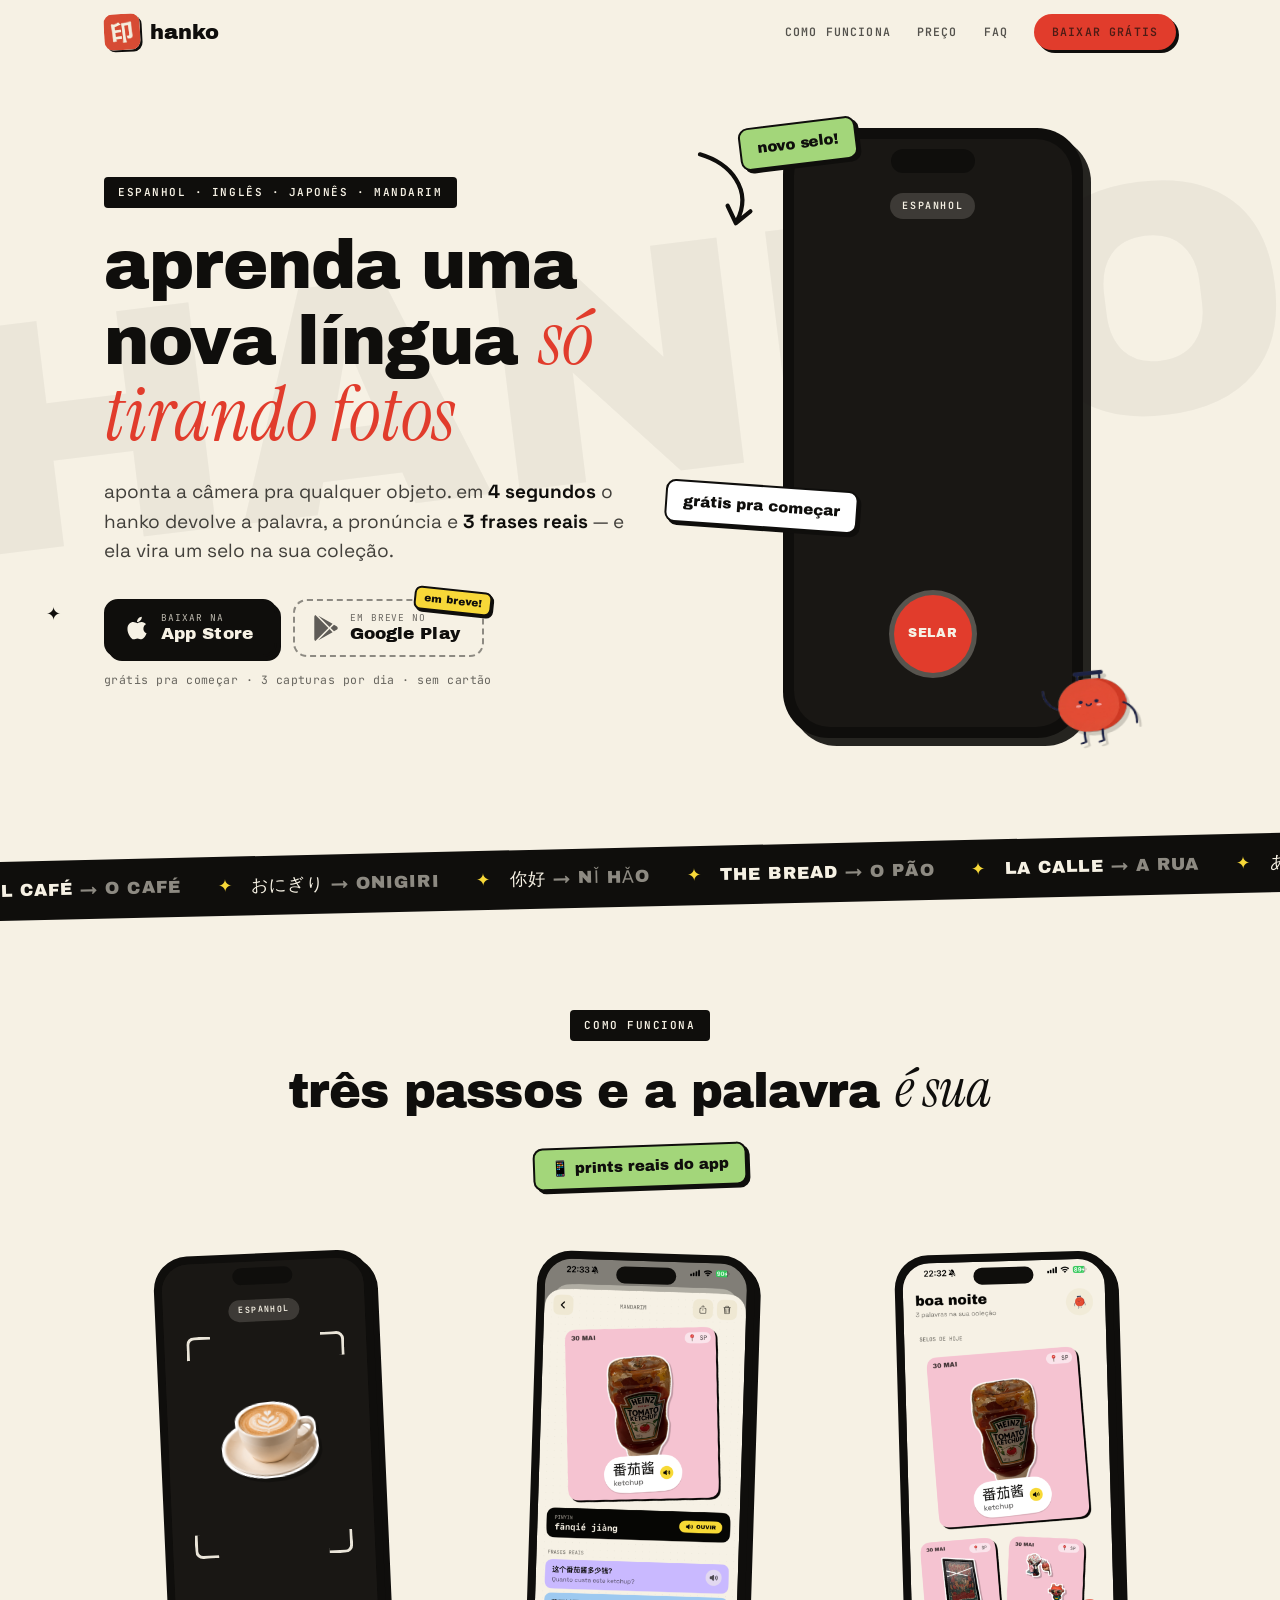
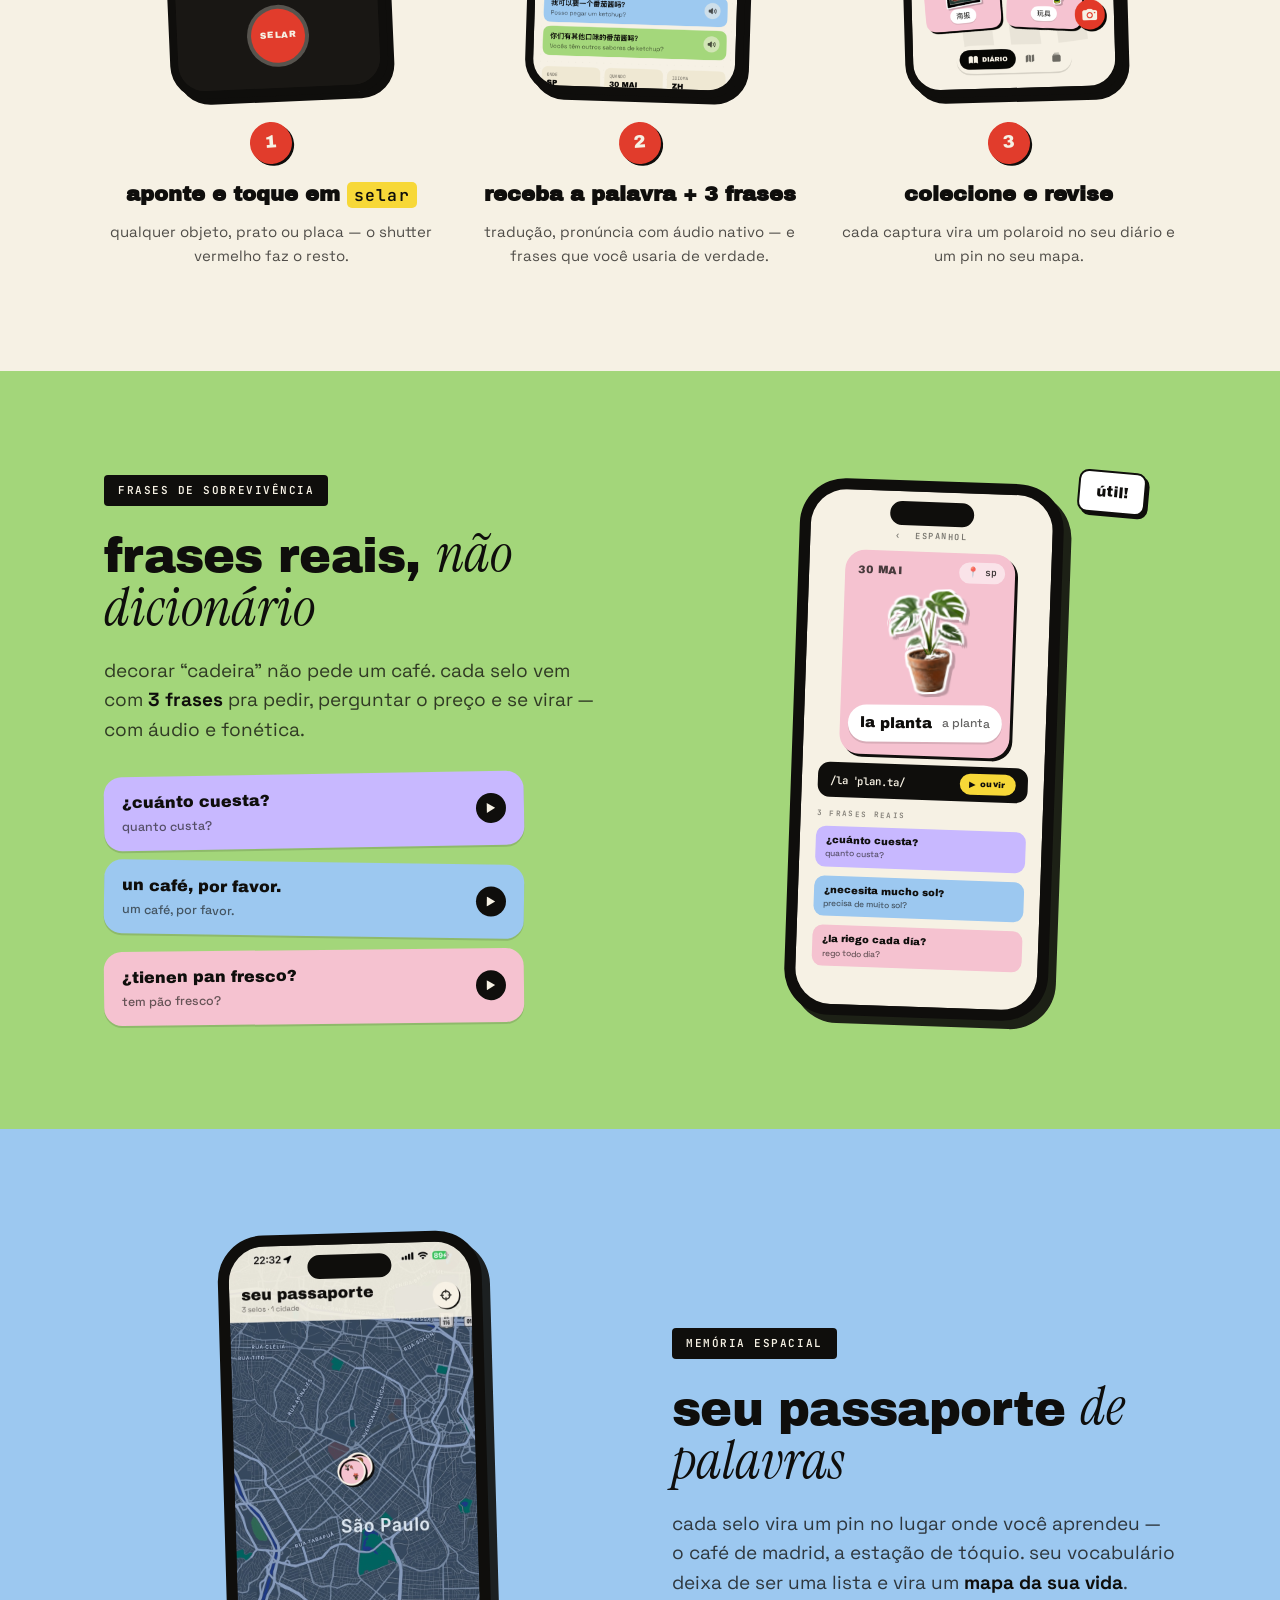
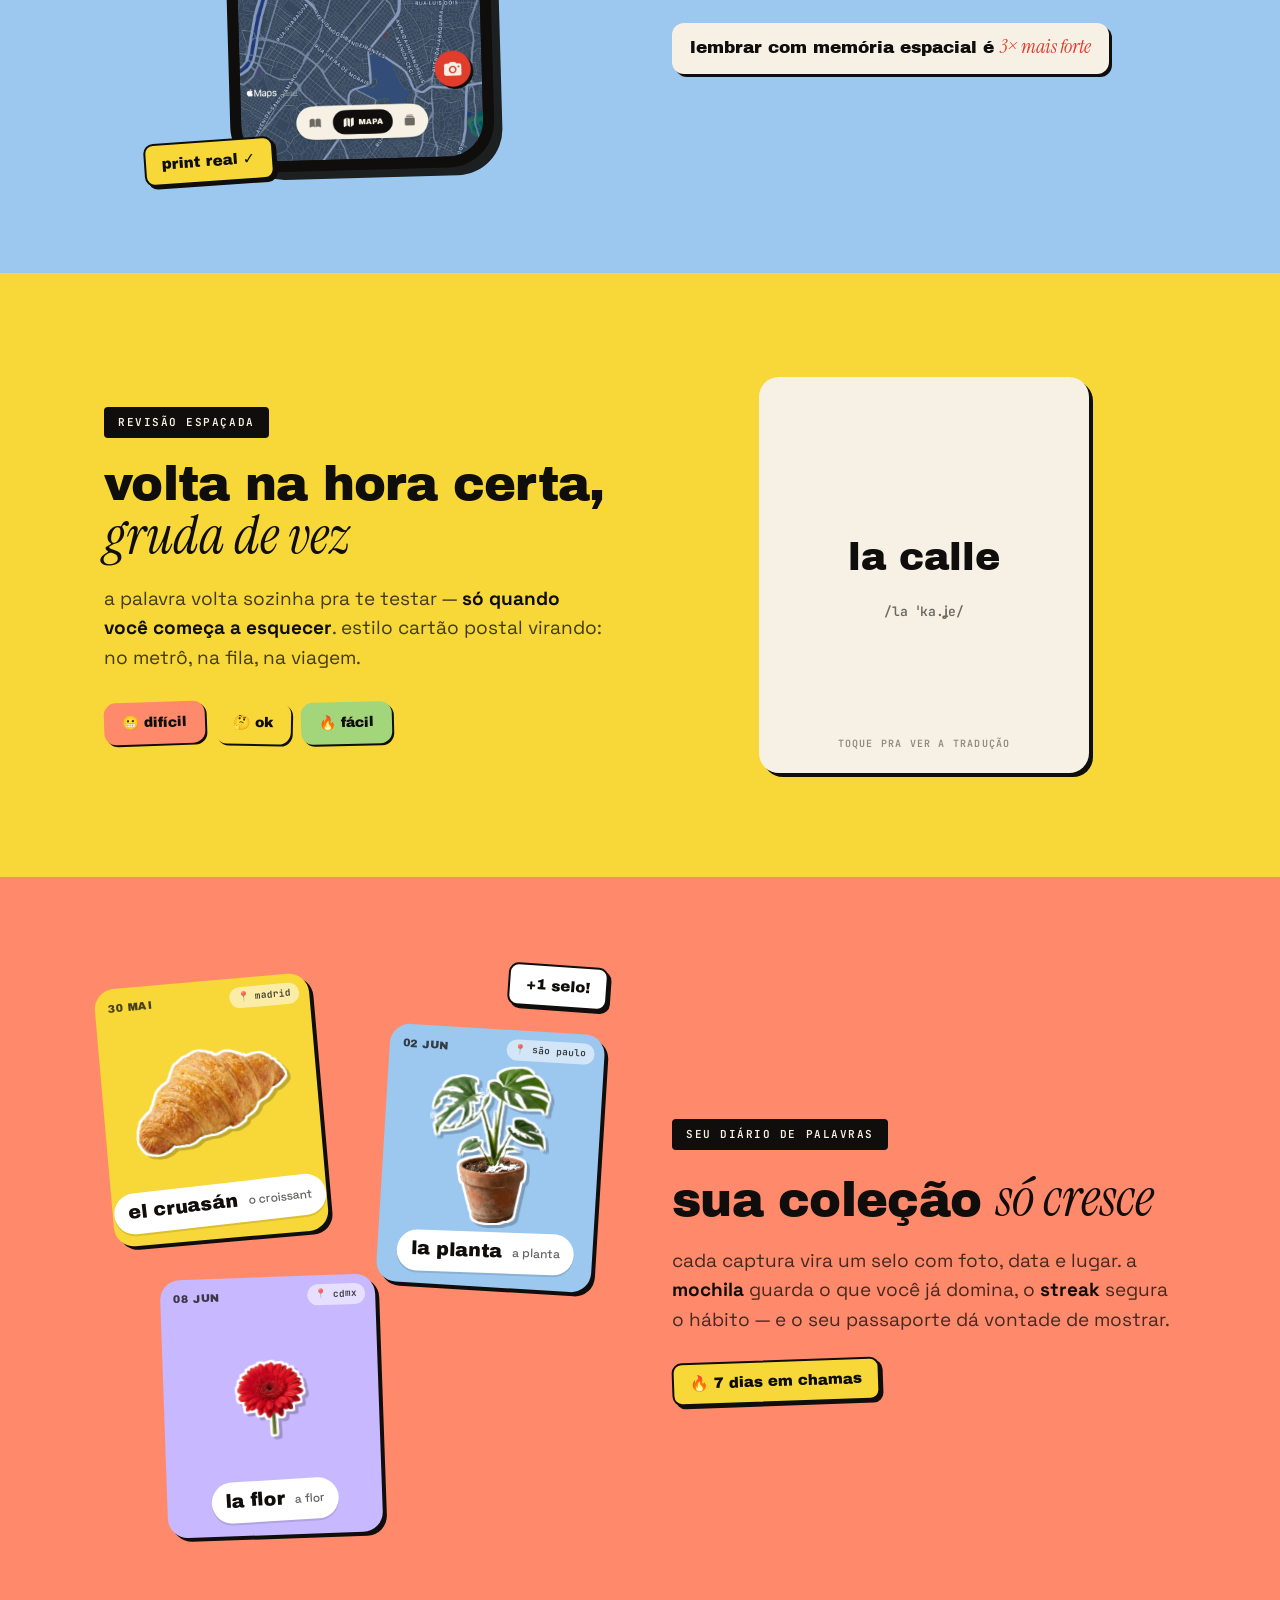
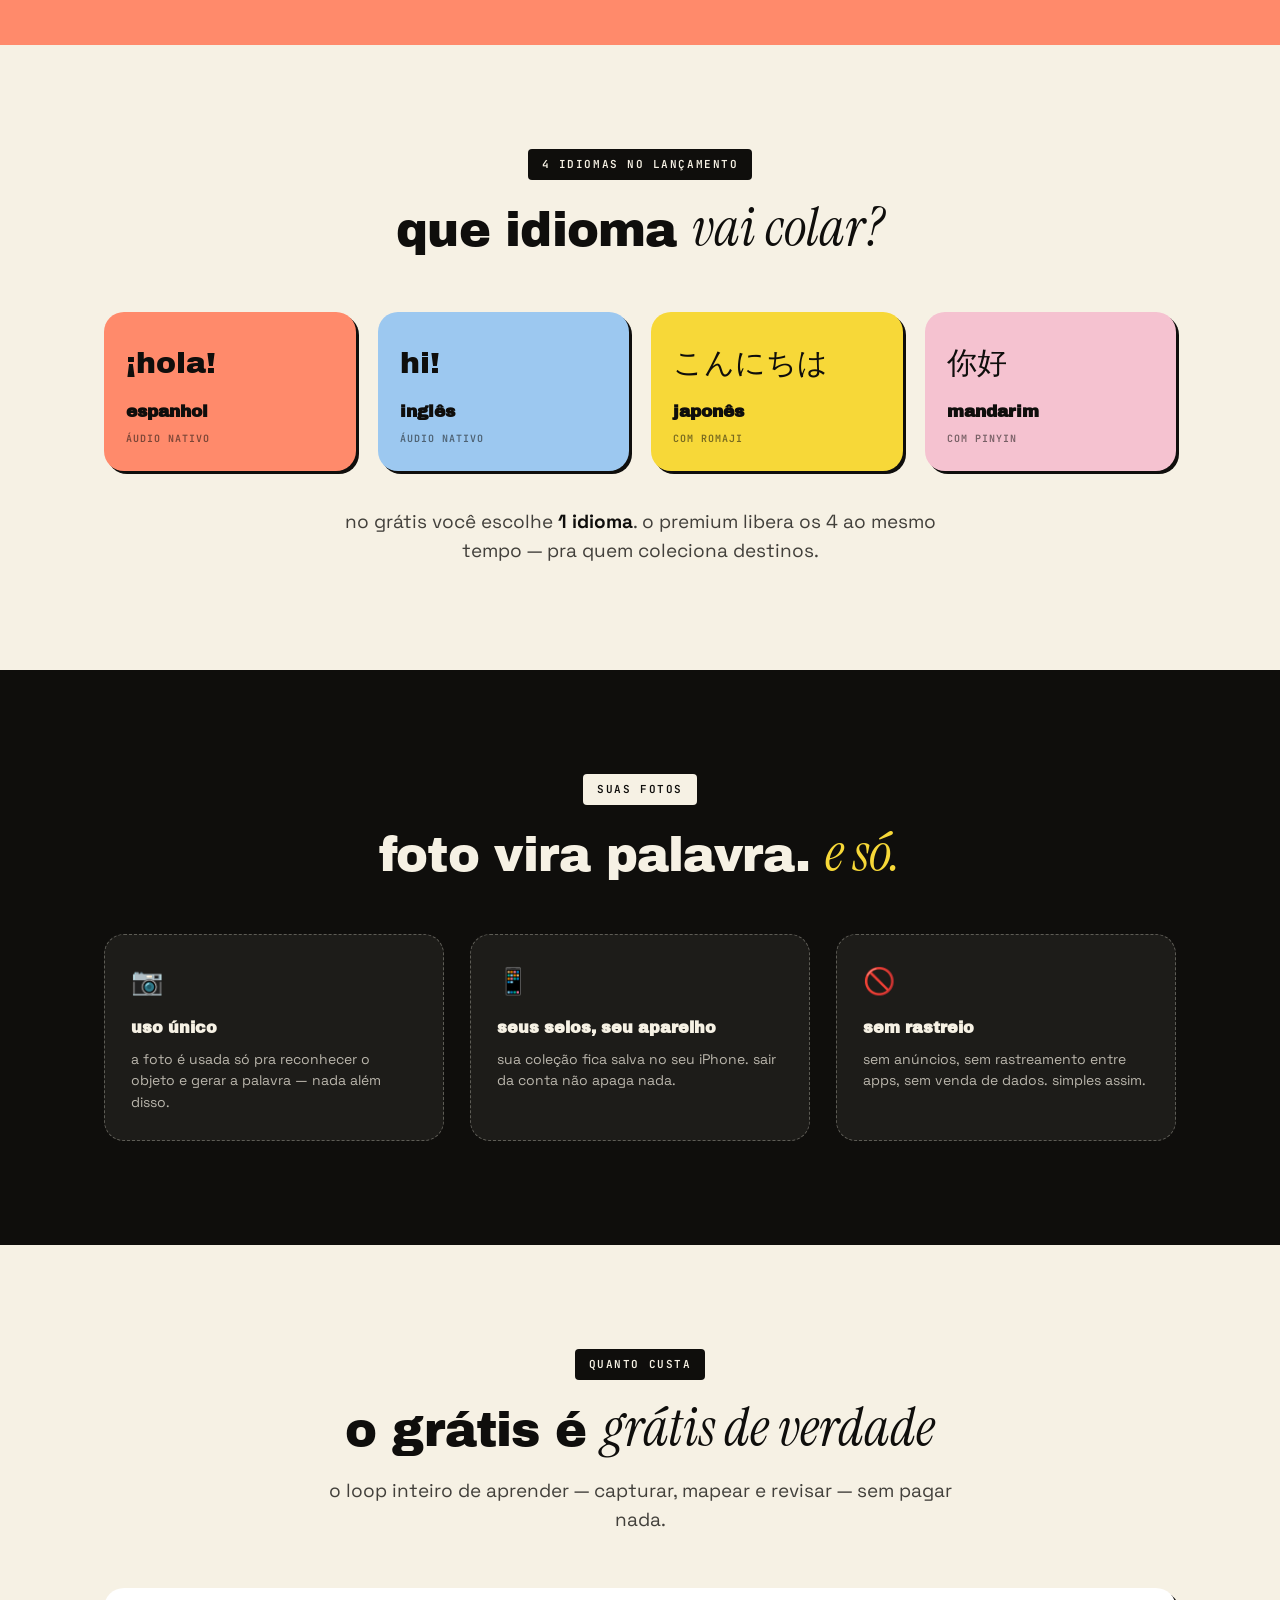
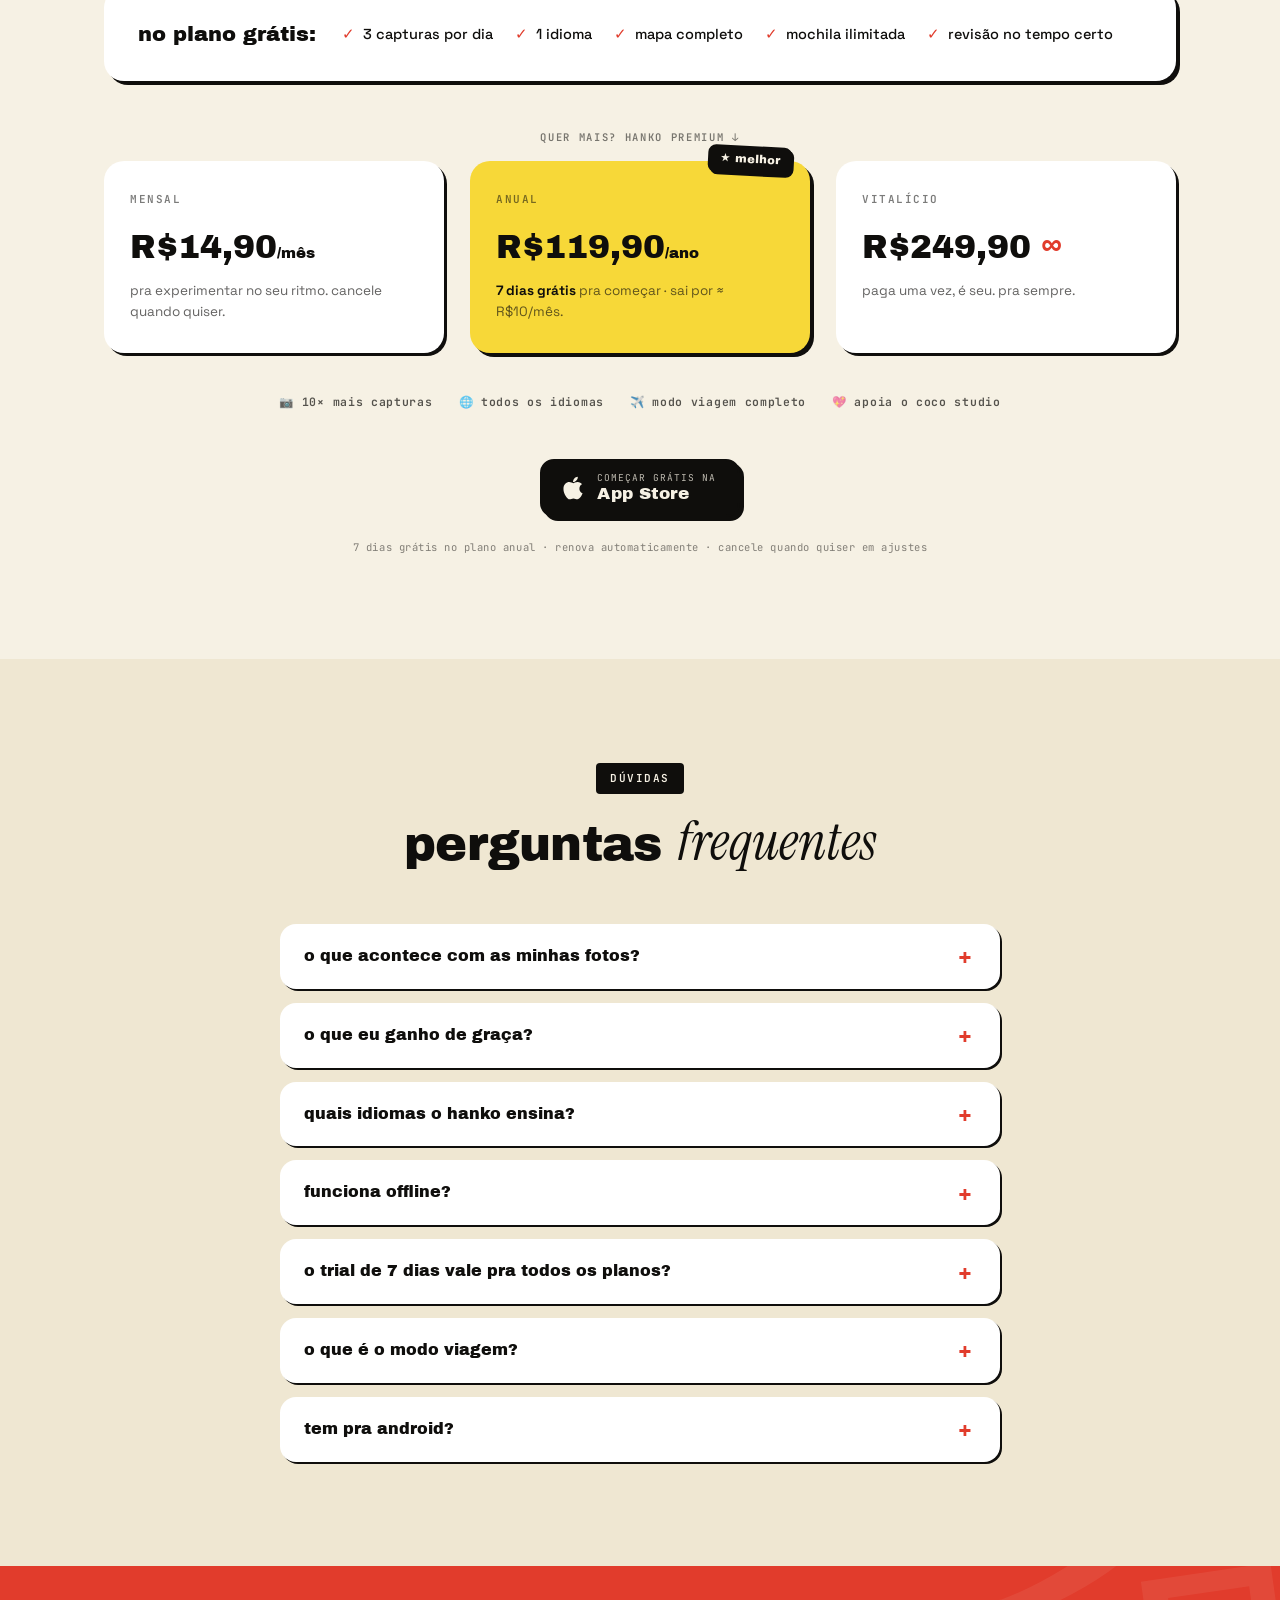
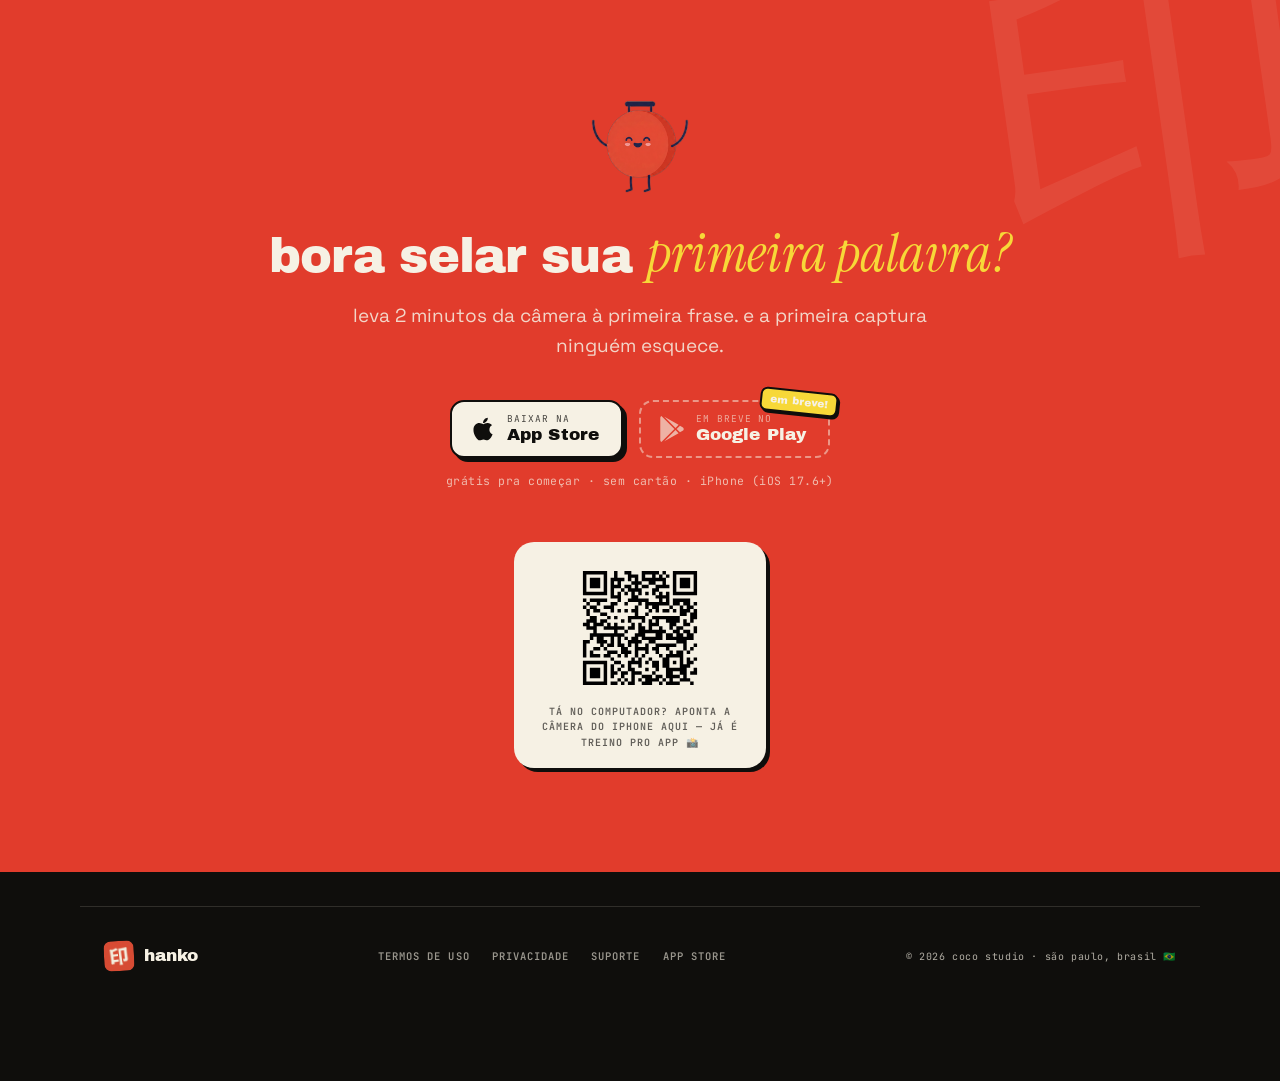
==== commit ae5210bd: "Remove founder note do CTA final Co-Authored-By: Claude Fable 5 <noreply@anthropic.com>" ====
--- a/index.html
+++ b/index.html
@@ -702,18 +702,6 @@
 }
 .qr-card img{ width:128px; height:128px; }
 .qr-card span{ font-family:var(--mono); font-weight:600; font-size:10px; letter-spacing:.1em; text-transform:uppercase; color:rgba(15,14,12,.65); max-width:200px; }
-
-/* founder */
-.founder{
-  max-width:620px; margin:84px auto 0;
-  background:rgba(246,241,228,.1);
-  border:1.5px dashed rgba(246,241,228,.35);
-  border-radius:var(--r-card); padding:30px 34px;
-  text-align:left; display:flex; gap:22px; align-items:flex-start;
-}
-.founder img{ width:64px; flex:none; transform:rotate(-6deg); }
-.founder p{ font-size:14.5px; color:rgba(246,241,228,.85); }
-.founder .sig{ font-family:var(--serif); font-style:italic; font-size:19px; margin-top:10px; color:var(--paper); }
 
 /* footer */
 footer{
@@ -786,7 +774,6 @@
   .wall .pol-b{ right:0; top:118px; }
   .wall .pol-c{ left:6%; top:308px; }
   .han-peek{ right:-30px; }
-  .founder{ flex-direction:column; }
   .section{ padding:84px 0; }
   .qr-card{ display:none; }
 }
@@ -1234,14 +1221,6 @@
       <img src="assets/qr-appstore.svg" alt="QR code para baixar o Hanko na App Store" width="128" height="128">
       <span>tá no computador? aponta a câmera do iPhone aqui — já é treino pro app 📸</span>
     </div>
-
-    <div class="founder reveal">
-      <img src="assets/han-idle.png" alt="" aria-hidden="true" width="64" height="64">
-      <div>
-        <p>o hanko é feito por uma pessoa só — desenhado, programado e publicado de são paulo. sem investidor, sem equipe de growth: cada assinatura banca os servidores e o craft. obrigado por estar aqui desde o dia 1 :)</p>
-        <p class="sig">josé · coco studio</p>
-      </div>
-    </div>
   </div>
 </section>
 
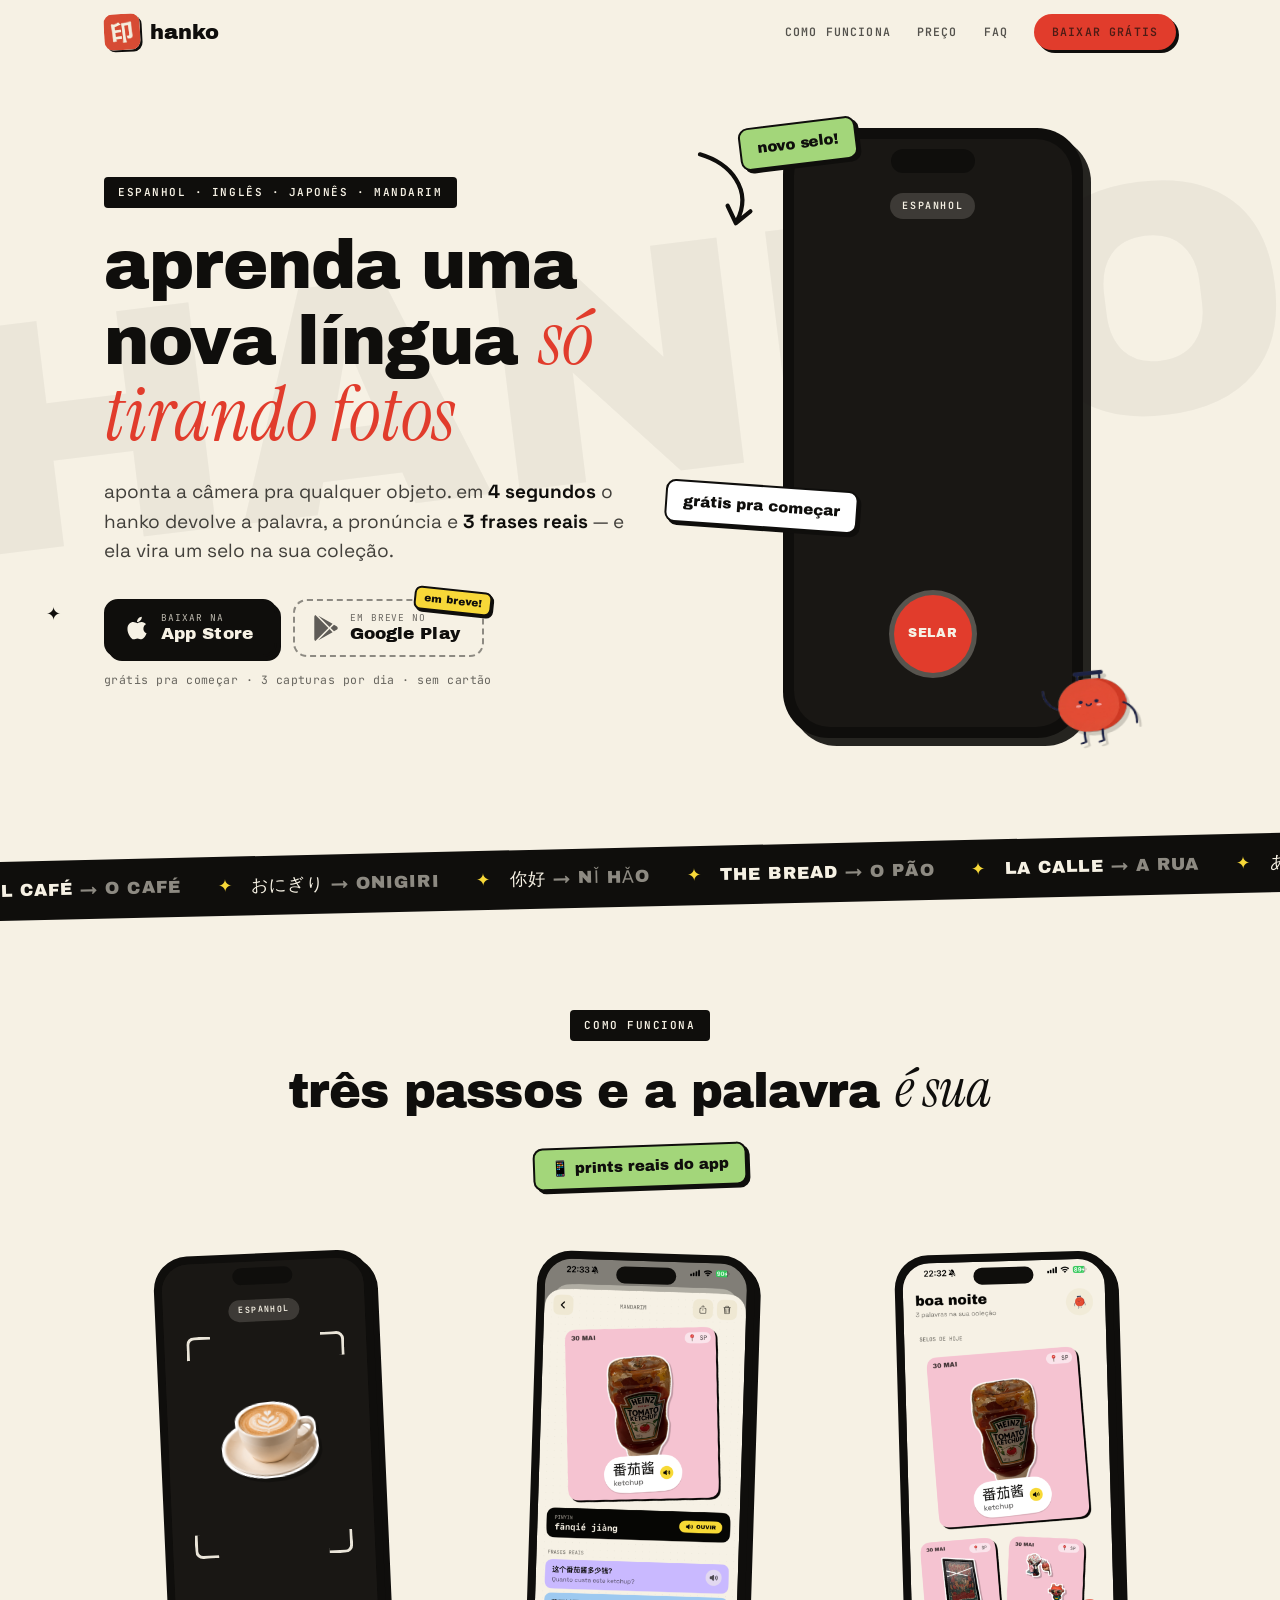
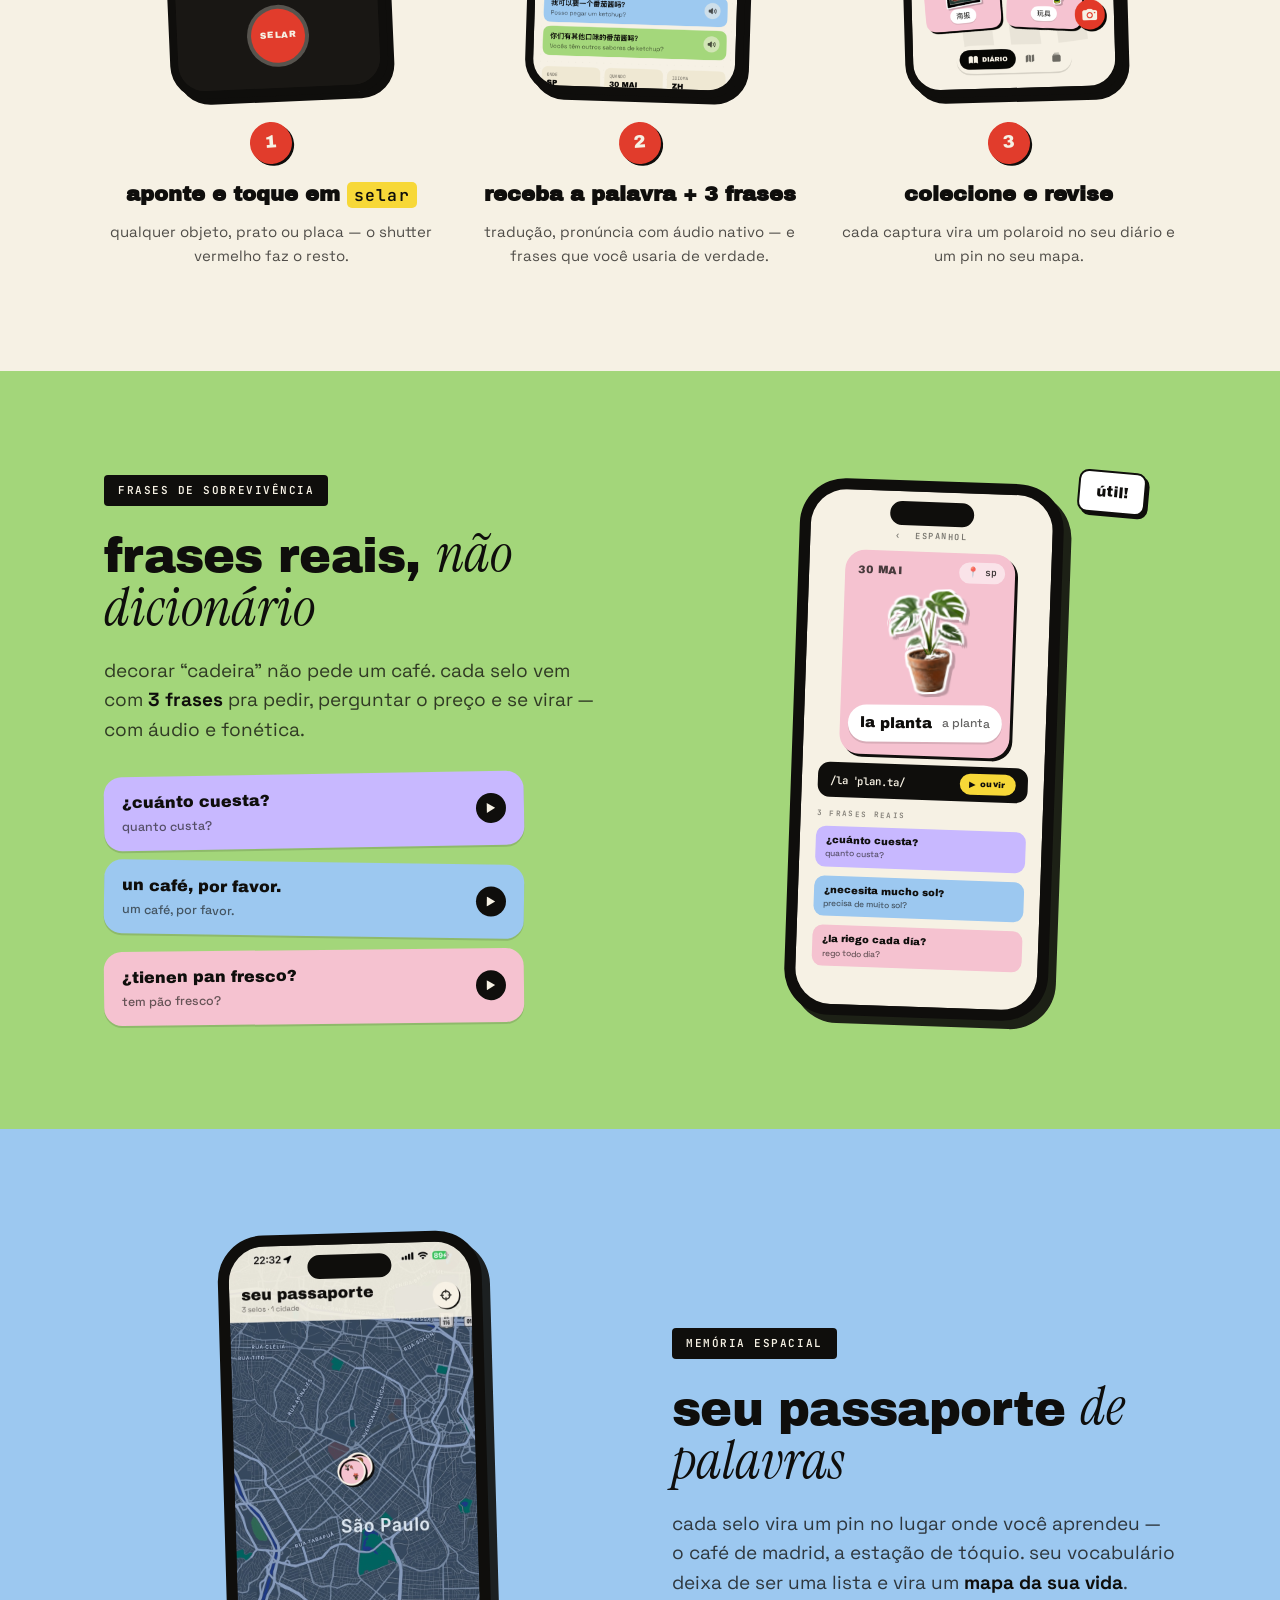
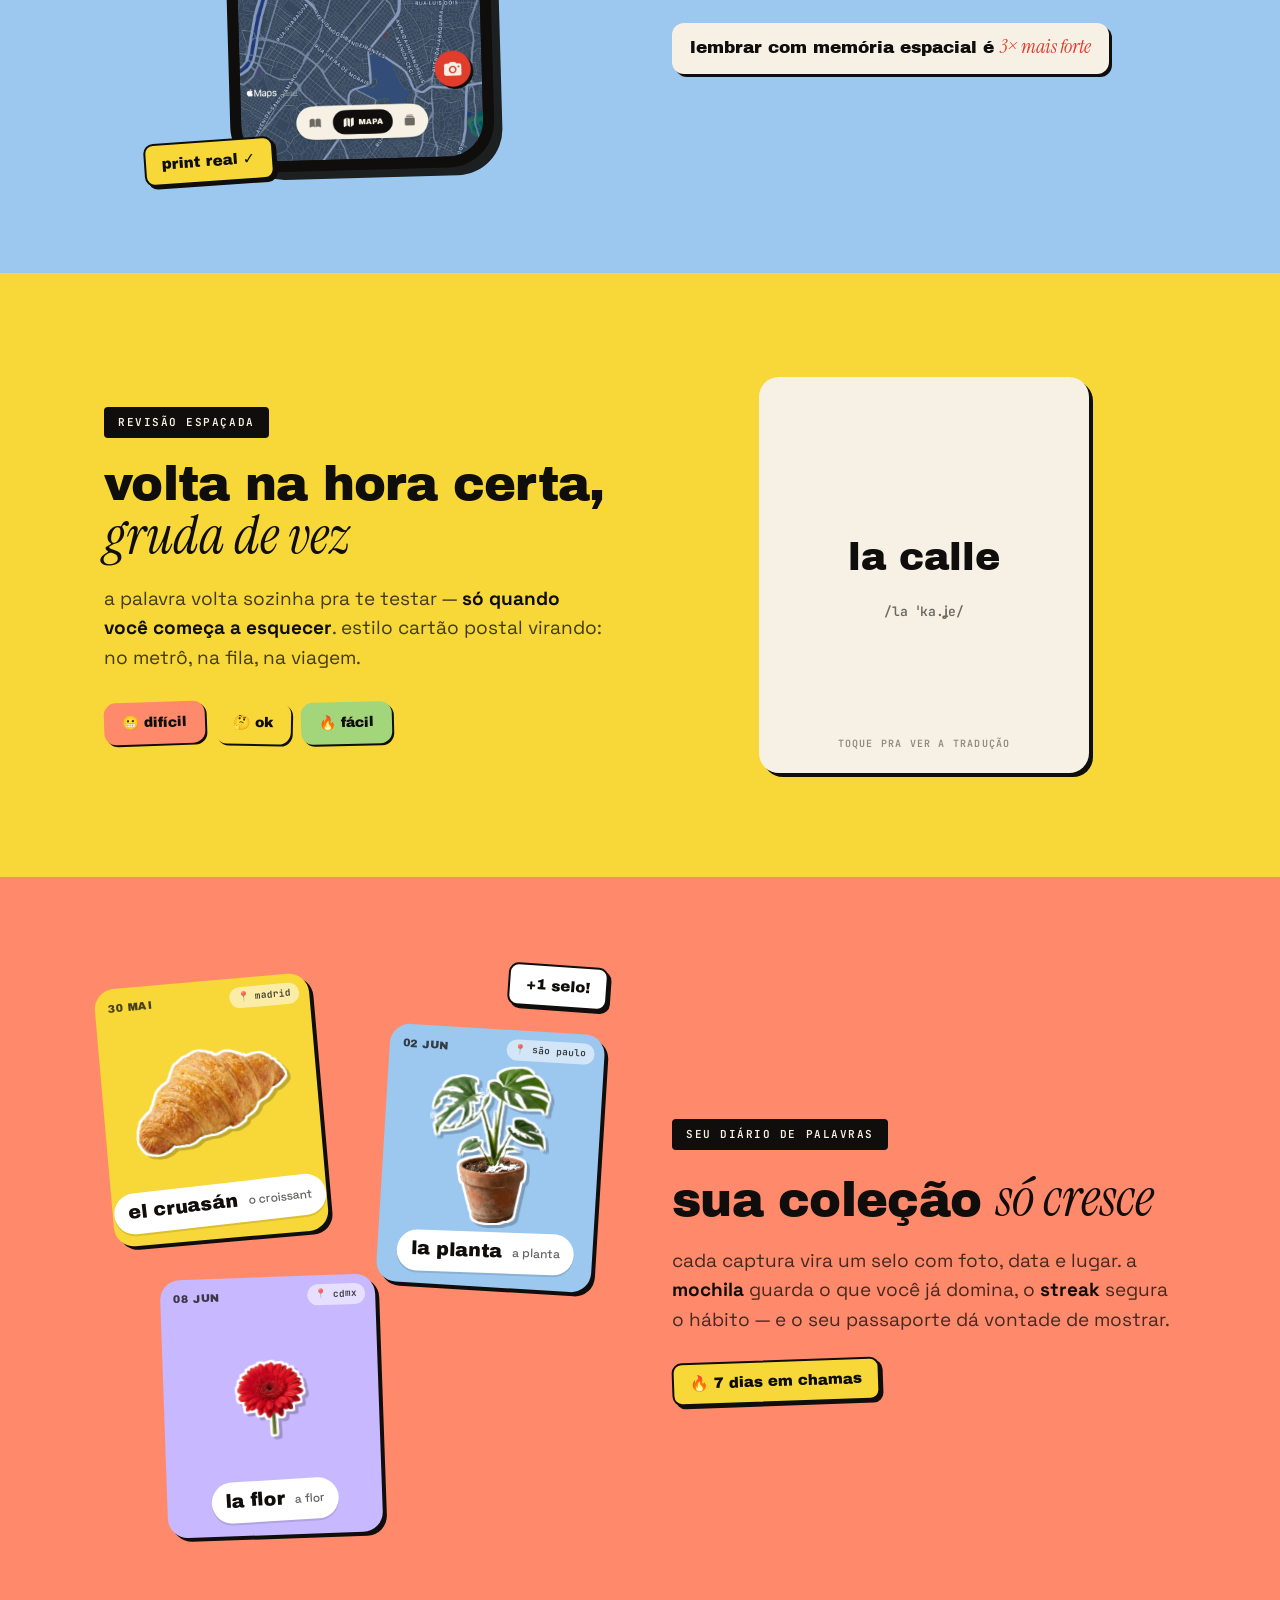
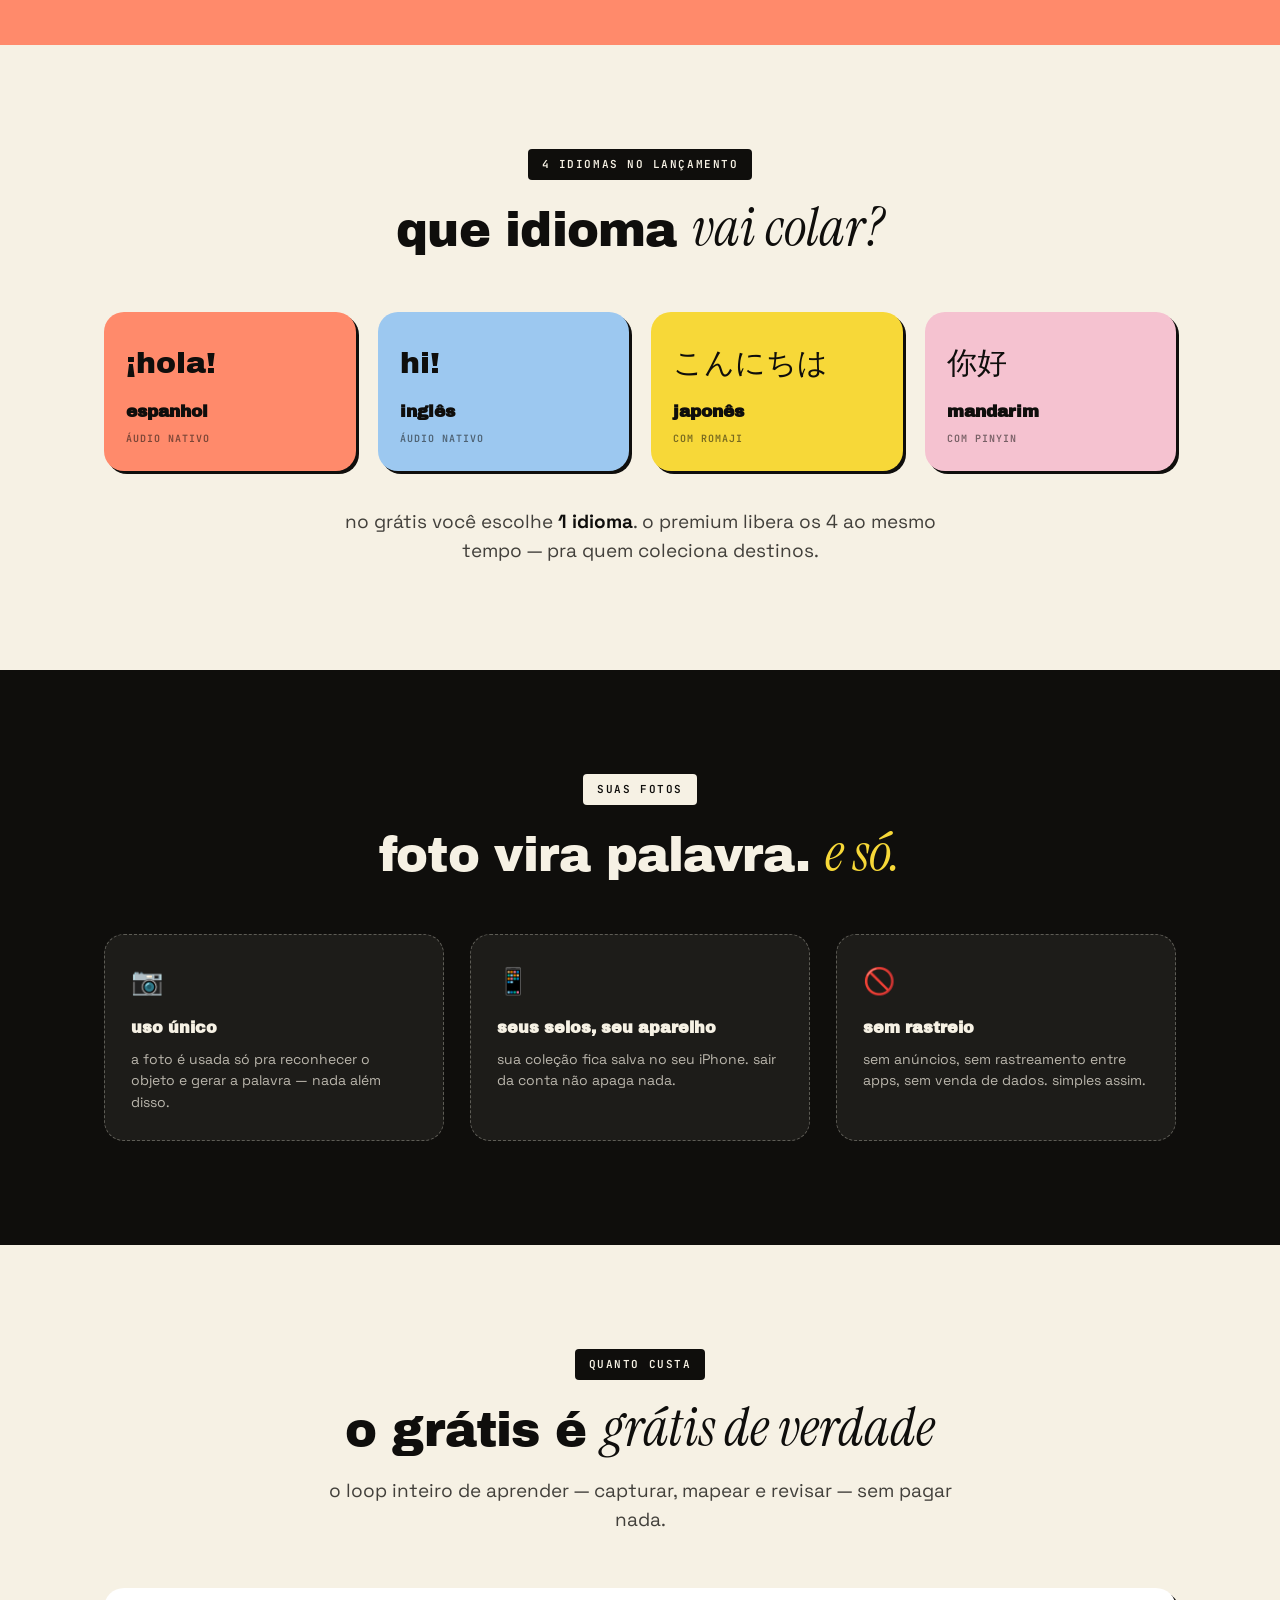
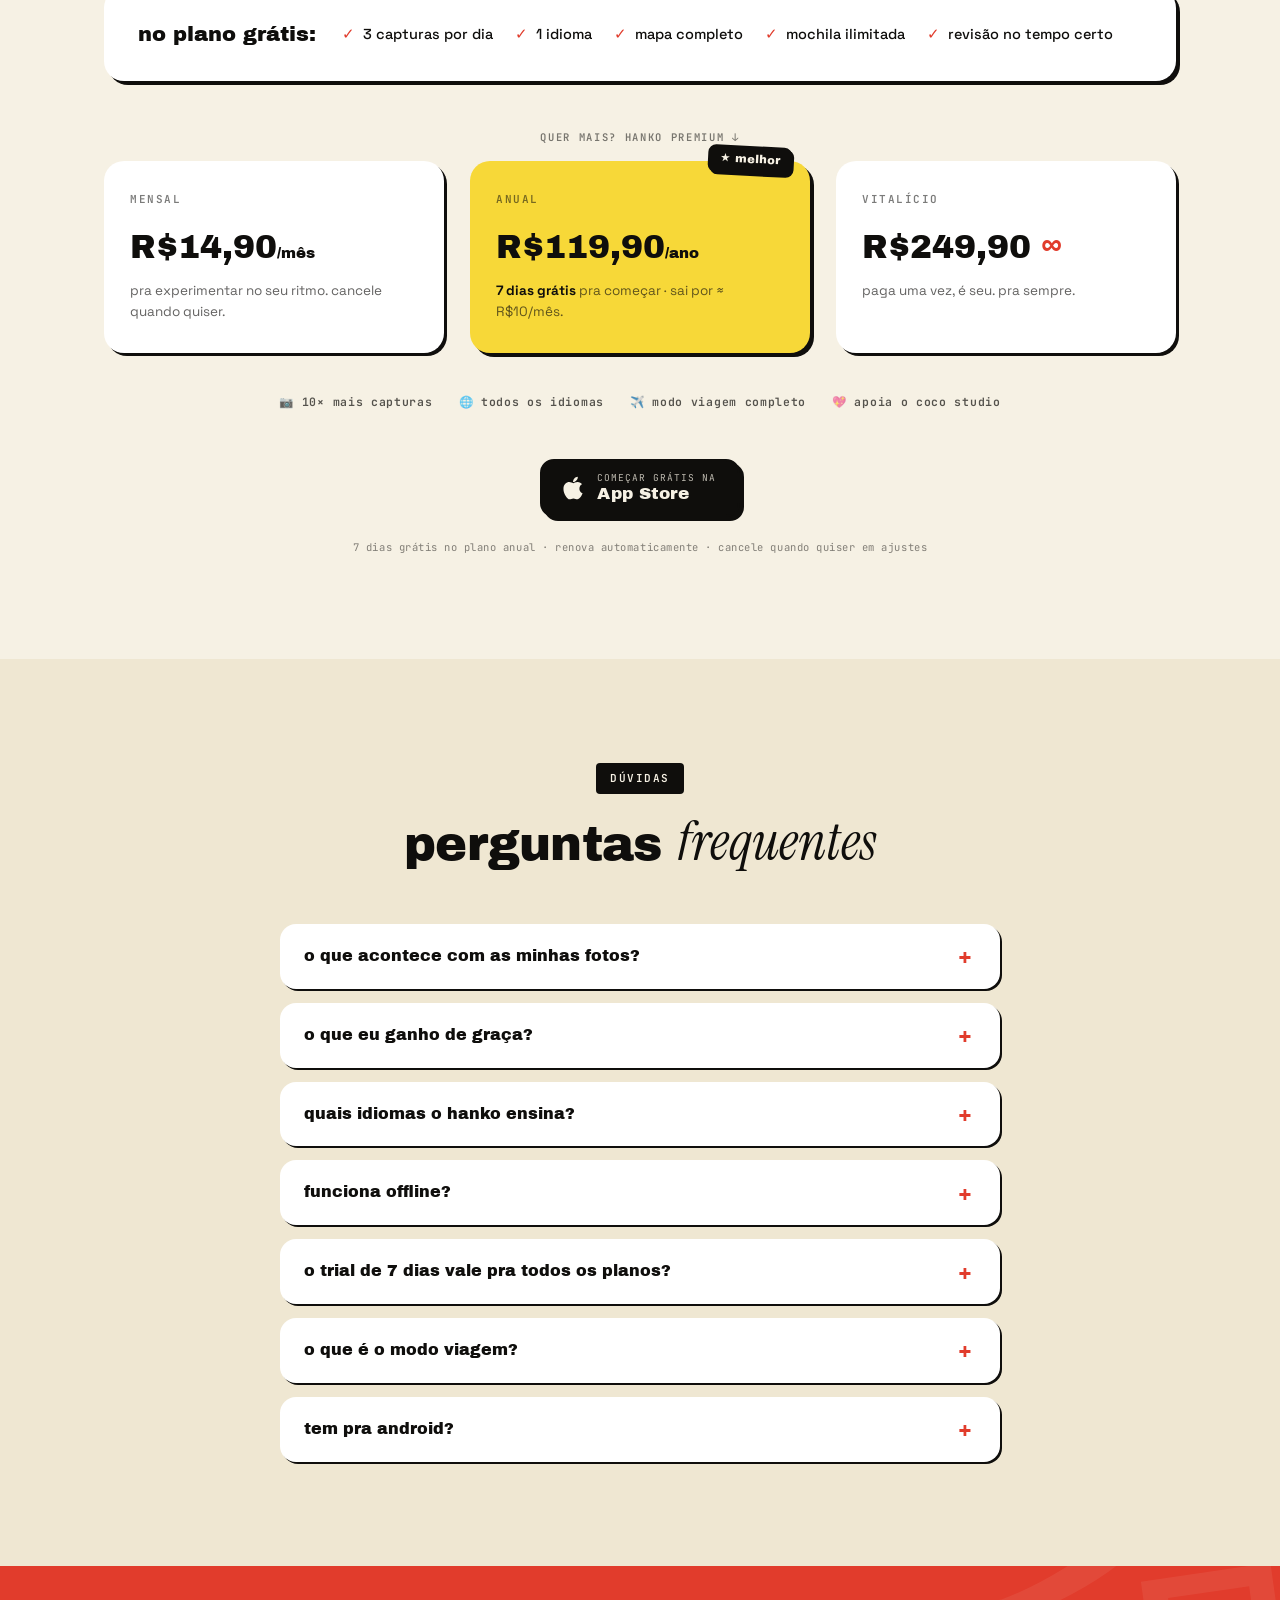
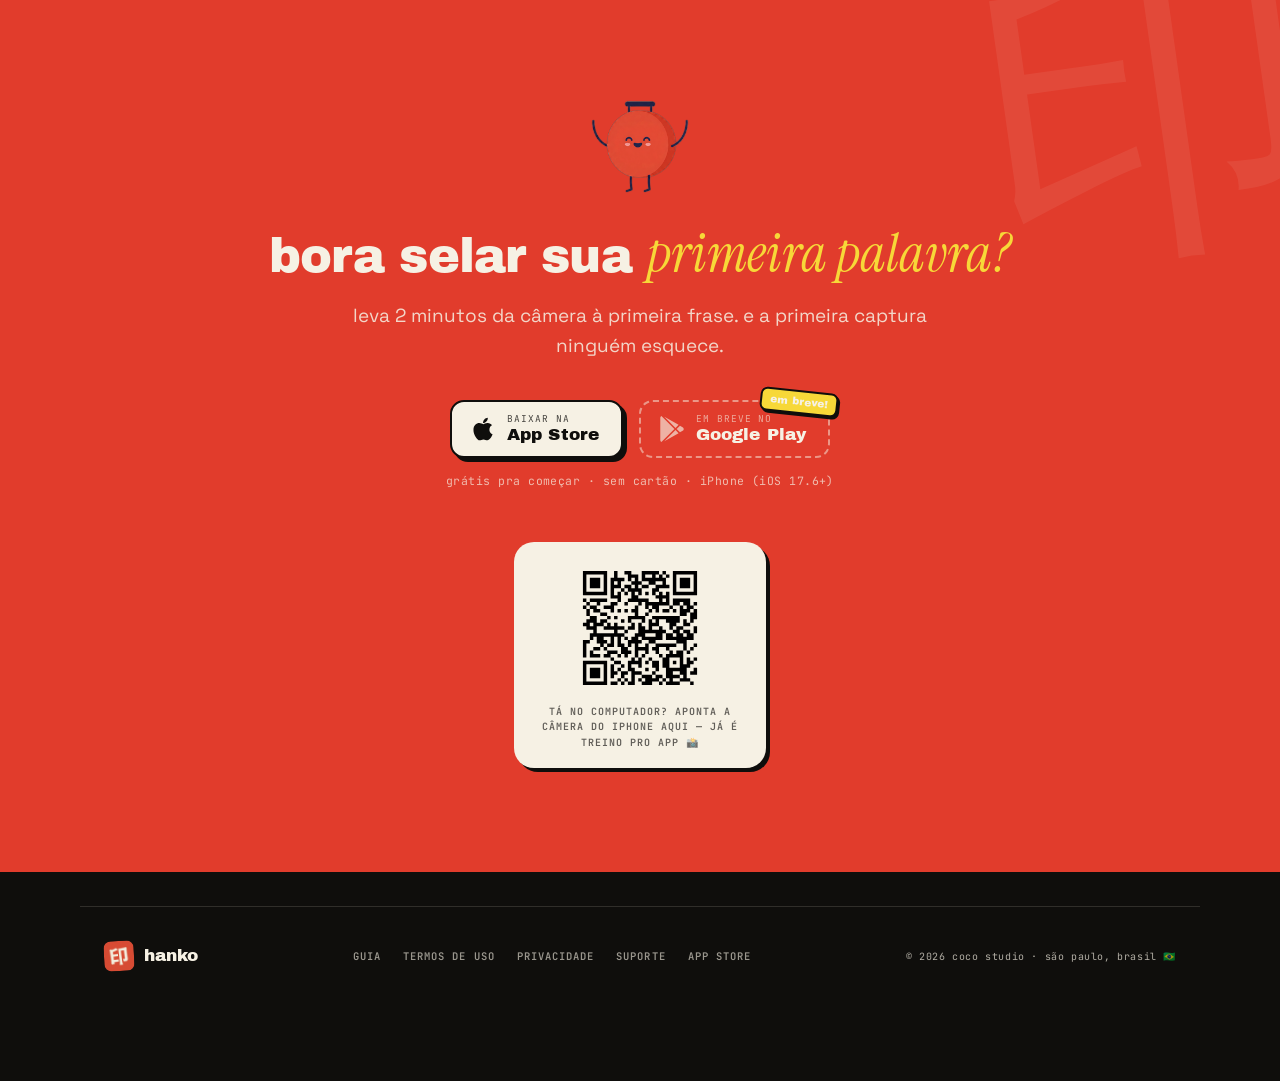
==== commit 5d735b5f: "SEO: lança hub /guia/ + 1ª página "100 palavras em japonês para viagem" - /guia/ : índice do hub (ja" ====
--- a/index.html
+++ b/index.html
@@ -8,6 +8,38 @@
 <meta name="apple-itunes-app" content="app-id=6774437058">
 <meta name="theme-color" content="#F6F1E4">
 
+<!-- Google Analytics 4 · Coco Studio (Hanko) -->
+<script async src="https://www.googletagmanager.com/gtag/js?id=G-HJQJTNBJ6C"></script>
+<script>
+  window.dataLayer = window.dataLayer || [];
+  function gtag(){dataLayer.push(arguments);}
+  gtag('js', new Date());
+  gtag('config', 'G-HJQJTNBJ6C');
+
+  // funil Coco Studio: visita -> scroll -> clique na App Store
+  (function(){
+    var APP='hanko';
+    document.addEventListener('click', function(e){
+      var a = e.target.closest ? e.target.closest('a[href*="apps.apple.com"]') : null;
+      if(!a) return;
+      var loc = a.getAttribute('data-goatcounter-click') || a.getAttribute('data-cta')
+              || (a.closest('section') && a.closest('section').id)
+              || (a.textContent||'').trim().slice(0,40) || 'sem-rotulo';
+      gtag('event','app_store_click',{app:APP, cta_location:loc, link_url:a.href});
+    }, true);
+    var marks=[25,50,75,90], hit={};
+    function onScroll(){
+      var d=document.documentElement, b=document.body||{};
+      var st=d.scrollTop||b.scrollTop||0;
+      var sh=(d.scrollHeight||b.scrollHeight||0)-d.clientHeight;
+      var p= sh>0 ? Math.round(st/sh*100) : 0;
+      for(var i=0;i<marks.length;i++){var m=marks[i]; if(p>=m && !hit[m]){hit[m]=1; gtag('event','scroll_depth',{app:APP, percent_scrolled:m});}}
+      if(hit[90]) window.removeEventListener('scroll', onScroll);
+    }
+    window.addEventListener('scroll', onScroll, {passive:true});
+  })();
+</script>
+
 <link rel="canonical" href="https://hankoapp.com/">
 <meta property="og:type" content="website">
 <meta property="og:url" content="https://hankoapp.com/">
@@ -31,9 +63,30 @@
   "name": "Hanko",
   "operatingSystem": "iOS",
   "applicationCategory": "EducationalApplication",
+  "inLanguage": "pt-BR",
   "description": "Aprenda espanhol, inglês, japonês e mandarim fotografando objetos. Cada foto vira uma palavra com pronúncia e 3 frases reais.",
   "offers": { "@type": "Offer", "price": "0", "priceCurrency": "BRL" },
+  "author": { "@type": "Organization", "name": "Coco Studio", "url": "https://hankoapp.com/" },
+  "publisher": { "@type": "Organization", "name": "Coco Studio" },
+  "screenshot": "https://hankoapp.com/assets/real-selo.png",
+  "downloadUrl": "https://apps.apple.com/br/app/hanko/id6774437058",
   "url": "https://apps.apple.com/br/app/hanko/id6774437058"
+}
+</script>
+
+<script type="application/ld+json">
+{
+  "@context": "https://schema.org",
+  "@type": "FAQPage",
+  "mainEntity": [
+    { "@type": "Question", "name": "O que acontece com as minhas fotos?", "acceptedAnswer": { "@type": "Answer", "text": "A foto é usada só pra reconhecer o objeto e gerar a palavra — nada além disso. Seus selos ficam salvos no seu aparelho, e o app não tem anúncio nem rastreamento entre apps." } },
+    { "@type": "Question", "name": "O que eu ganho de graça?", "acceptedAnswer": { "@type": "Answer", "text": "3 capturas por dia e 1 idioma — e o resto inteiro: mapa completo, mochila ilimitada e revisão no tempo certo. O loop diário de aprender e revisar é 100% grátis." } },
+    { "@type": "Question", "name": "Quais idiomas o Hanko ensina?", "acceptedAnswer": { "@type": "Answer", "text": "Espanhol, inglês, japonês e mandarim — pra quem fala português. A pronúncia se adapta à escrita: romaji no japonês, pinyin no mandarim. No grátis você escolhe 1; o premium libera os 4 ao mesmo tempo." } },
+    { "@type": "Question", "name": "Funciona offline?", "acceptedAnswer": { "@type": "Answer", "text": "Pra capturar, precisa de internet — é assim que a foto vira palavra em 4 segundos. Pra revisar, abrir o mapa e a mochila, não: seus selos moram no seu aparelho." } },
+    { "@type": "Question", "name": "O trial de 7 dias vale pra todos os planos?", "acceptedAnswer": { "@type": "Answer", "text": "Não — os 7 dias grátis são do plano anual. Nos outros, a cobrança começa na hora, e dá pra cancelar em ajustes a qualquer momento." } },
+    { "@type": "Question", "name": "O que é o modo viagem?", "acceptedAnswer": { "@type": "Answer", "text": "Recurso premium: você escolhe destino e data e o Han prioriza frases de sobrevivência pro lugar, com contagem regressiva pra você chegar preparado." } },
+    { "@type": "Question", "name": "Tem pra Android?", "acceptedAnswer": { "@type": "Answer", "text": "Por enquanto o Hanko é só pra iPhone. A versão Google Play está em breve." } }
+  ]
 }
 </script>
 
@@ -1232,6 +1285,7 @@
       <span>hanko</span>
     </div>
     <div class="foot-links">
+      <a href="/guia/">guia</a>
       <a href="https://josediogor.github.io/hanko-legal/termos.html">termos de uso</a>
       <a href="https://josediogor.github.io/hanko-legal/privacidade.html">privacidade</a>
       <a href="mailto:josediogor@gmail.com">suporte</a>
